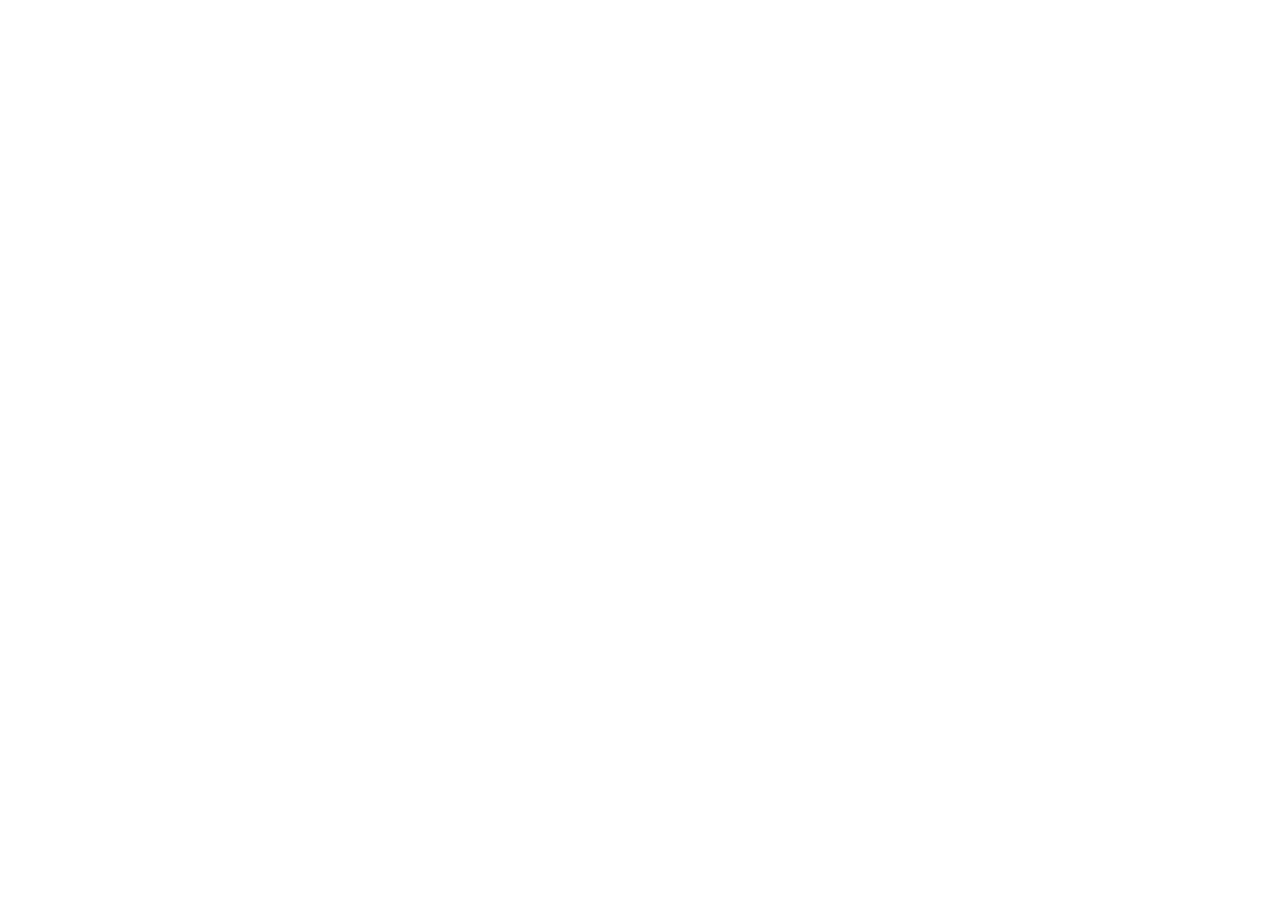
==== index.html @ 85012c8b "Universal links for Runback; root redirects to Runback support" ====
<!DOCTYPE html>
<html lang="ja">
<head>
<meta charset="UTF-8">
<meta name="robots" content="noindex">
<meta http-equiv="refresh" content="0; url=https://kizzz9.github.io/runback-support/">
<link rel="canonical" href="https://kizzz9.github.io/runback-support/">
<title>Runback</title>
</head>
<body><a href="https://kizzz9.github.io/runback-support/">Runback サポート</a></body>
</html>
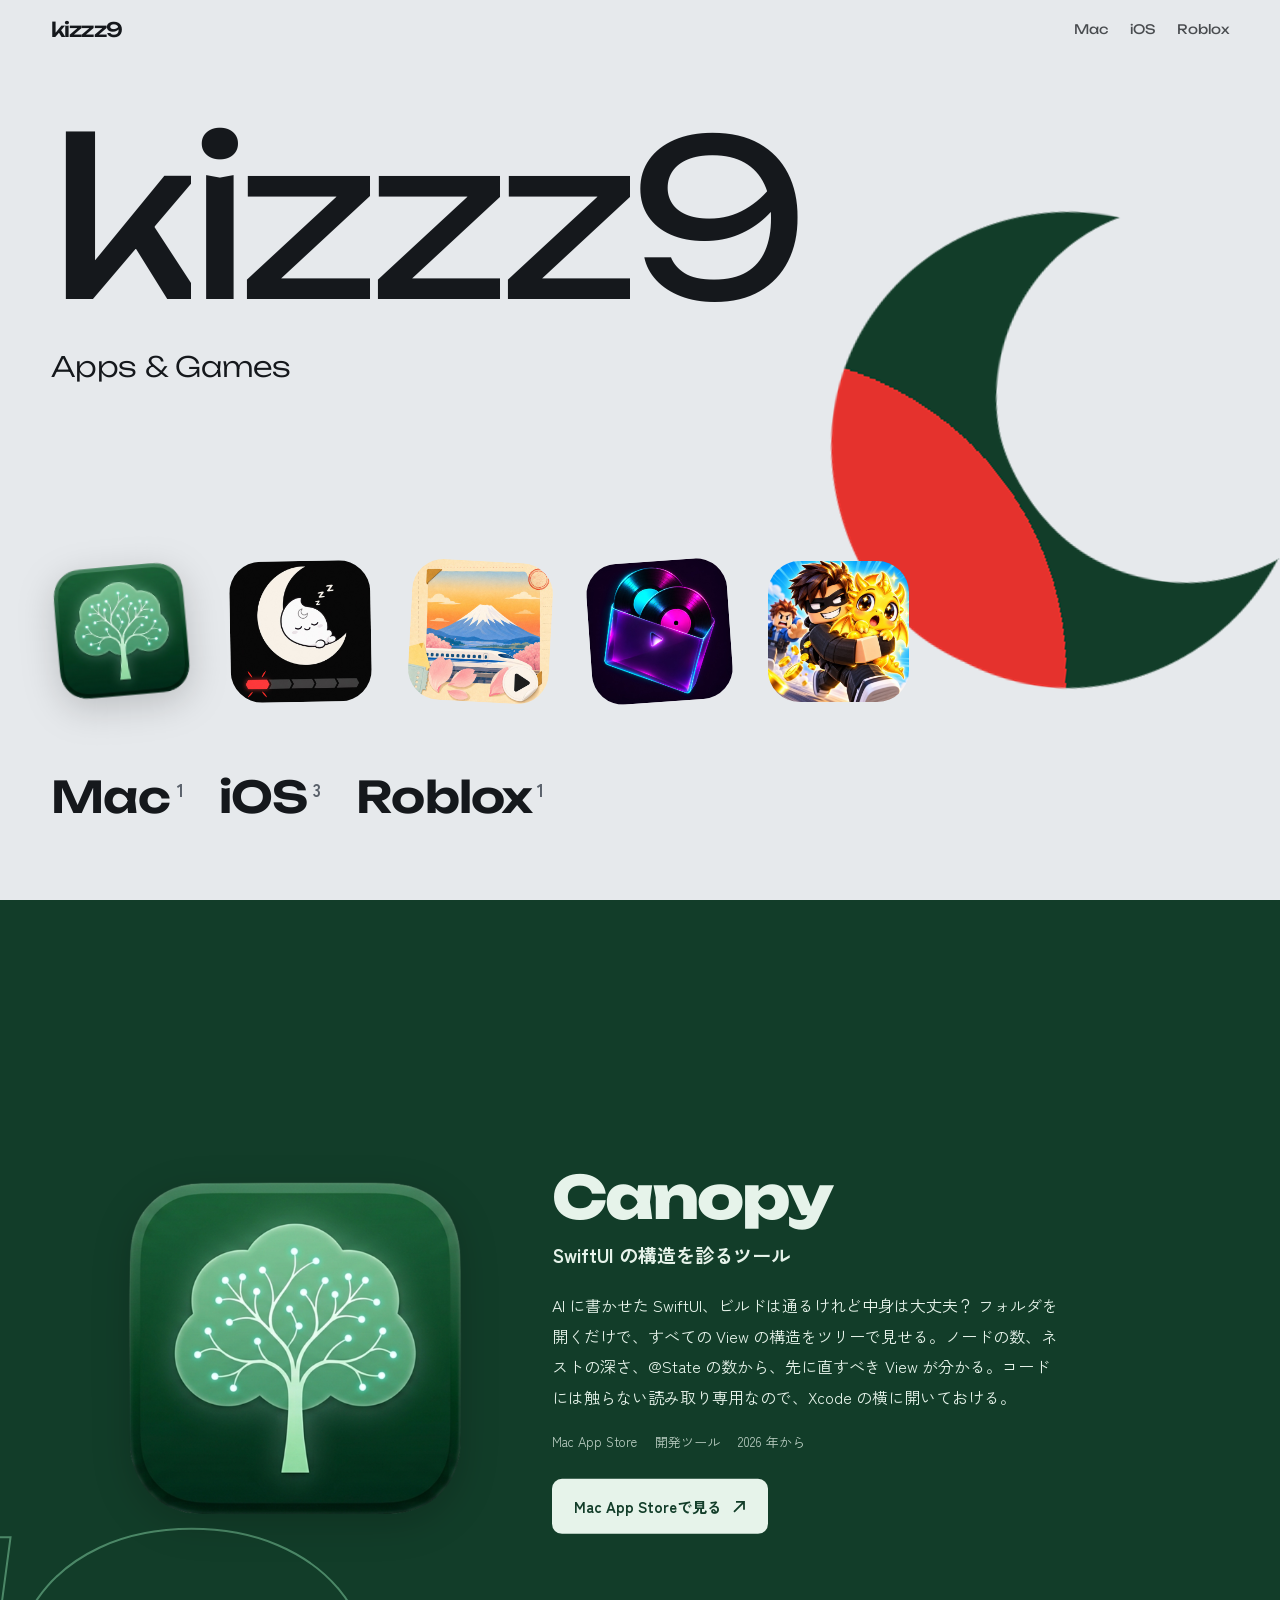
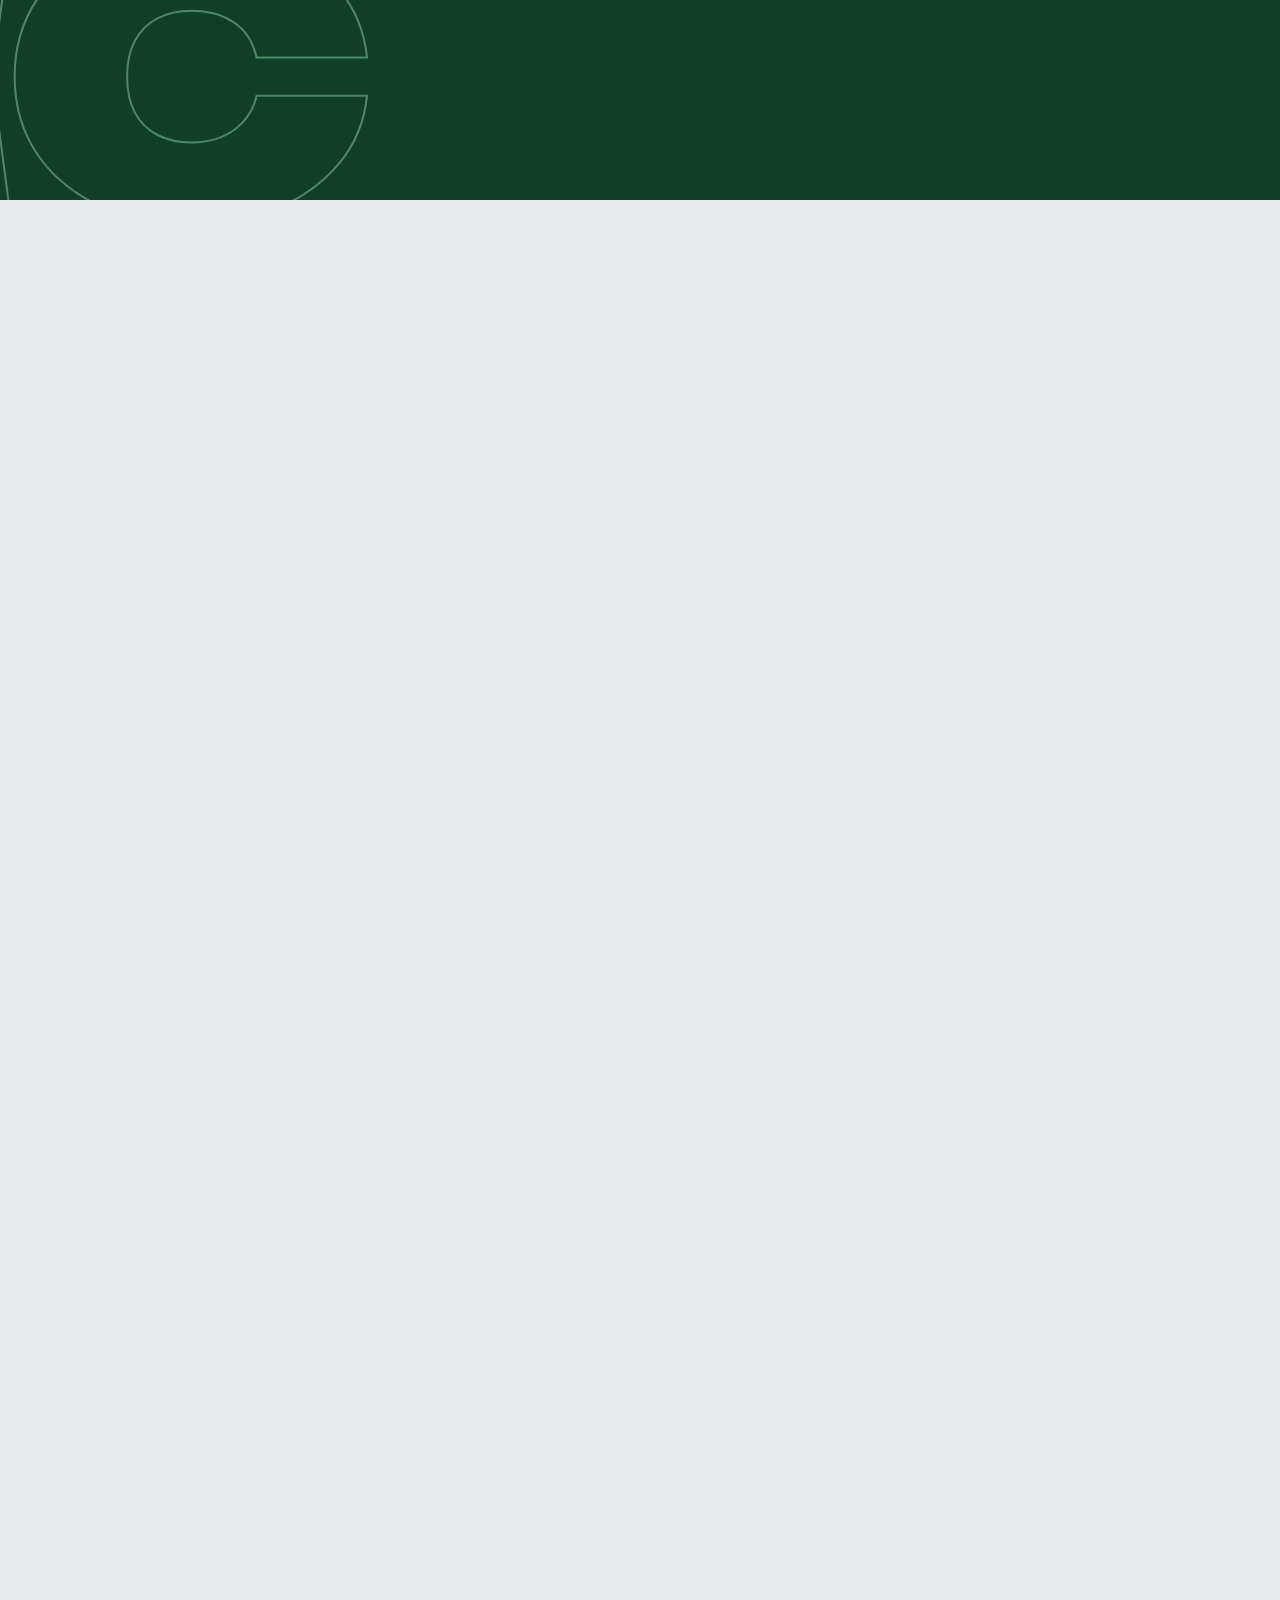
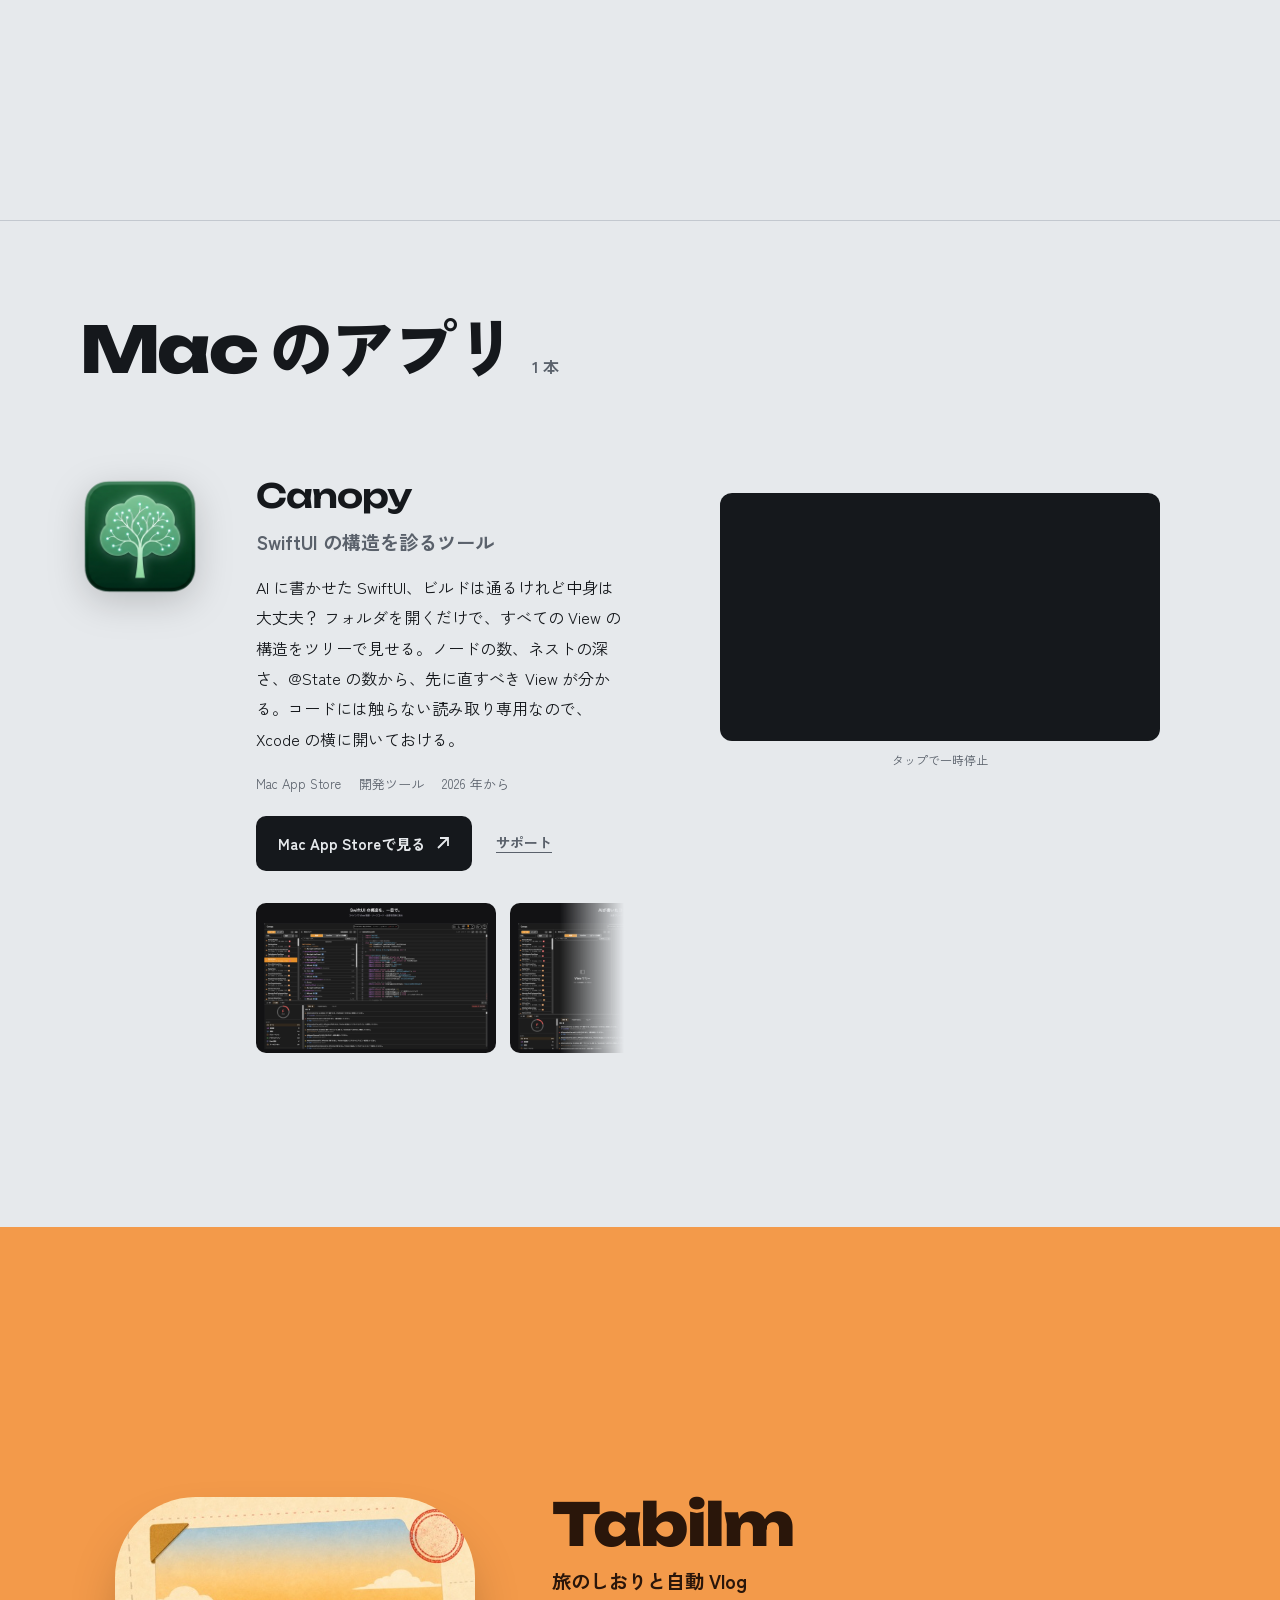
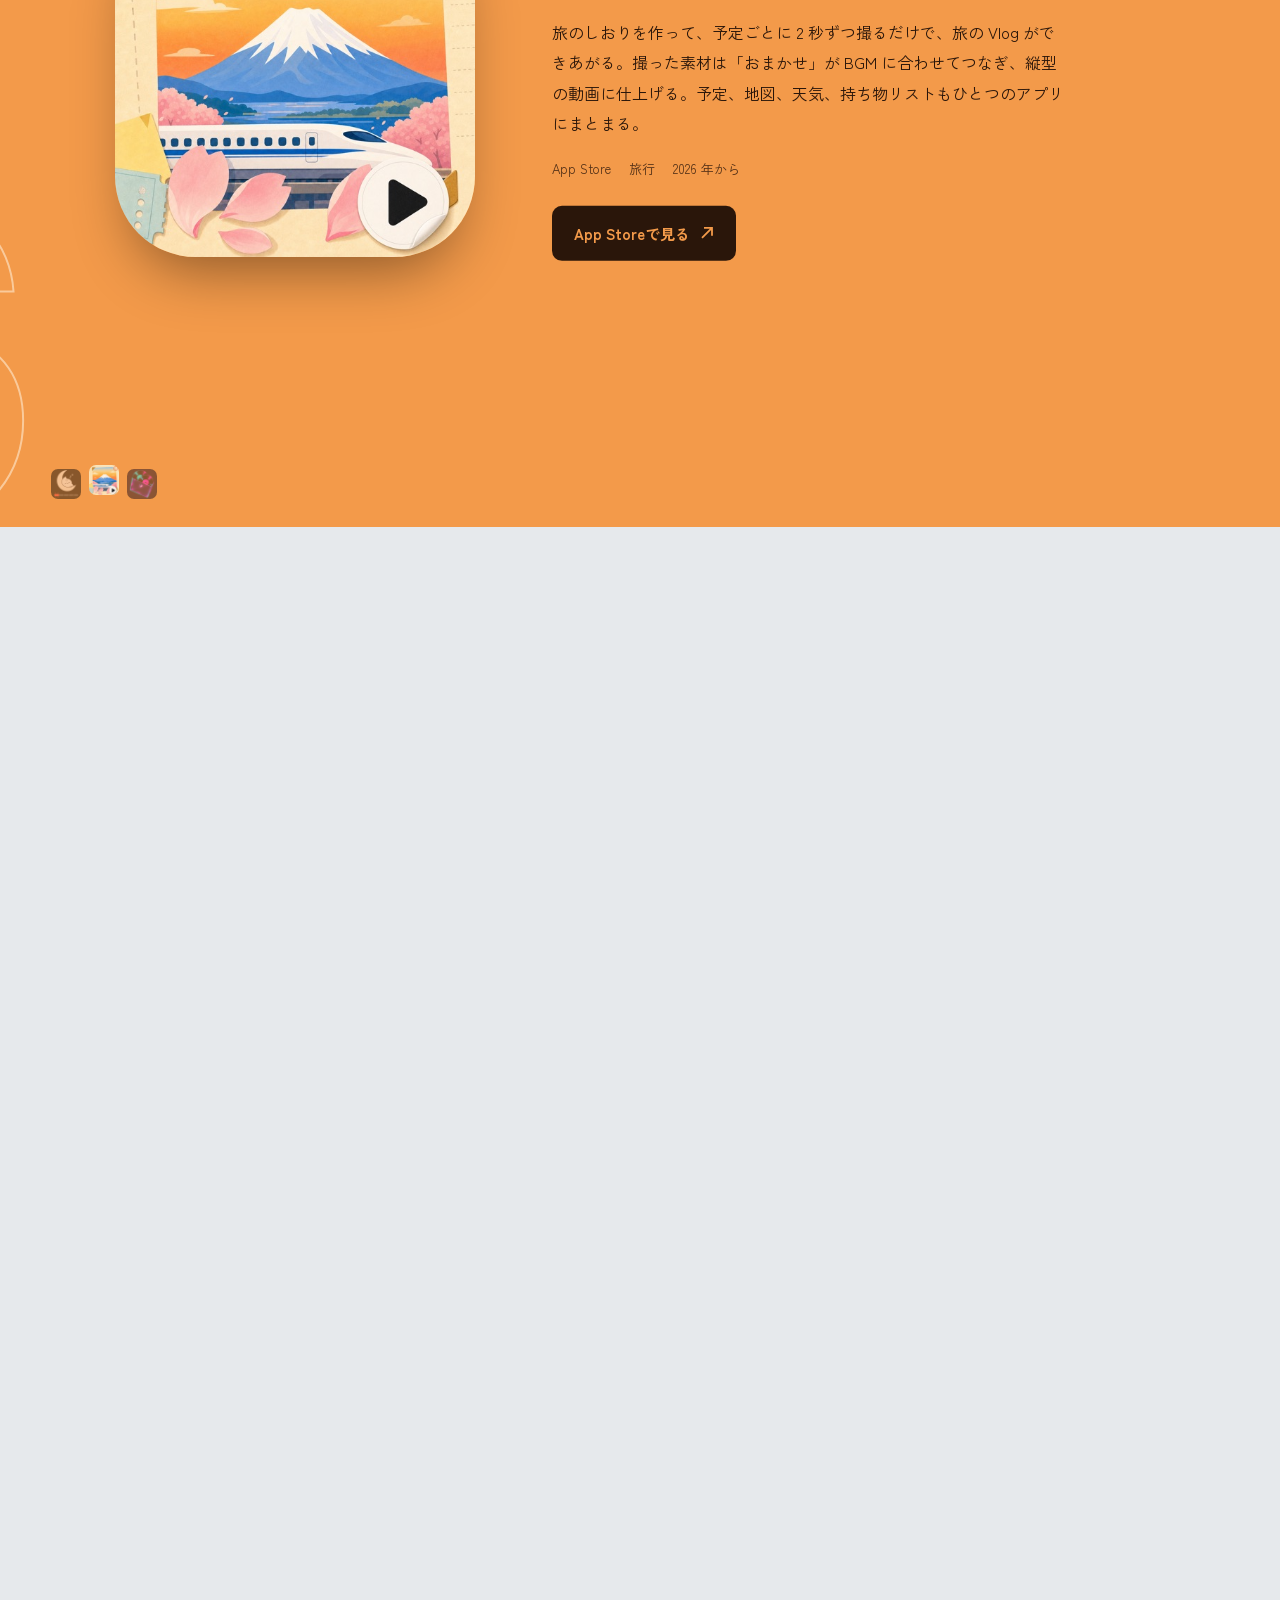
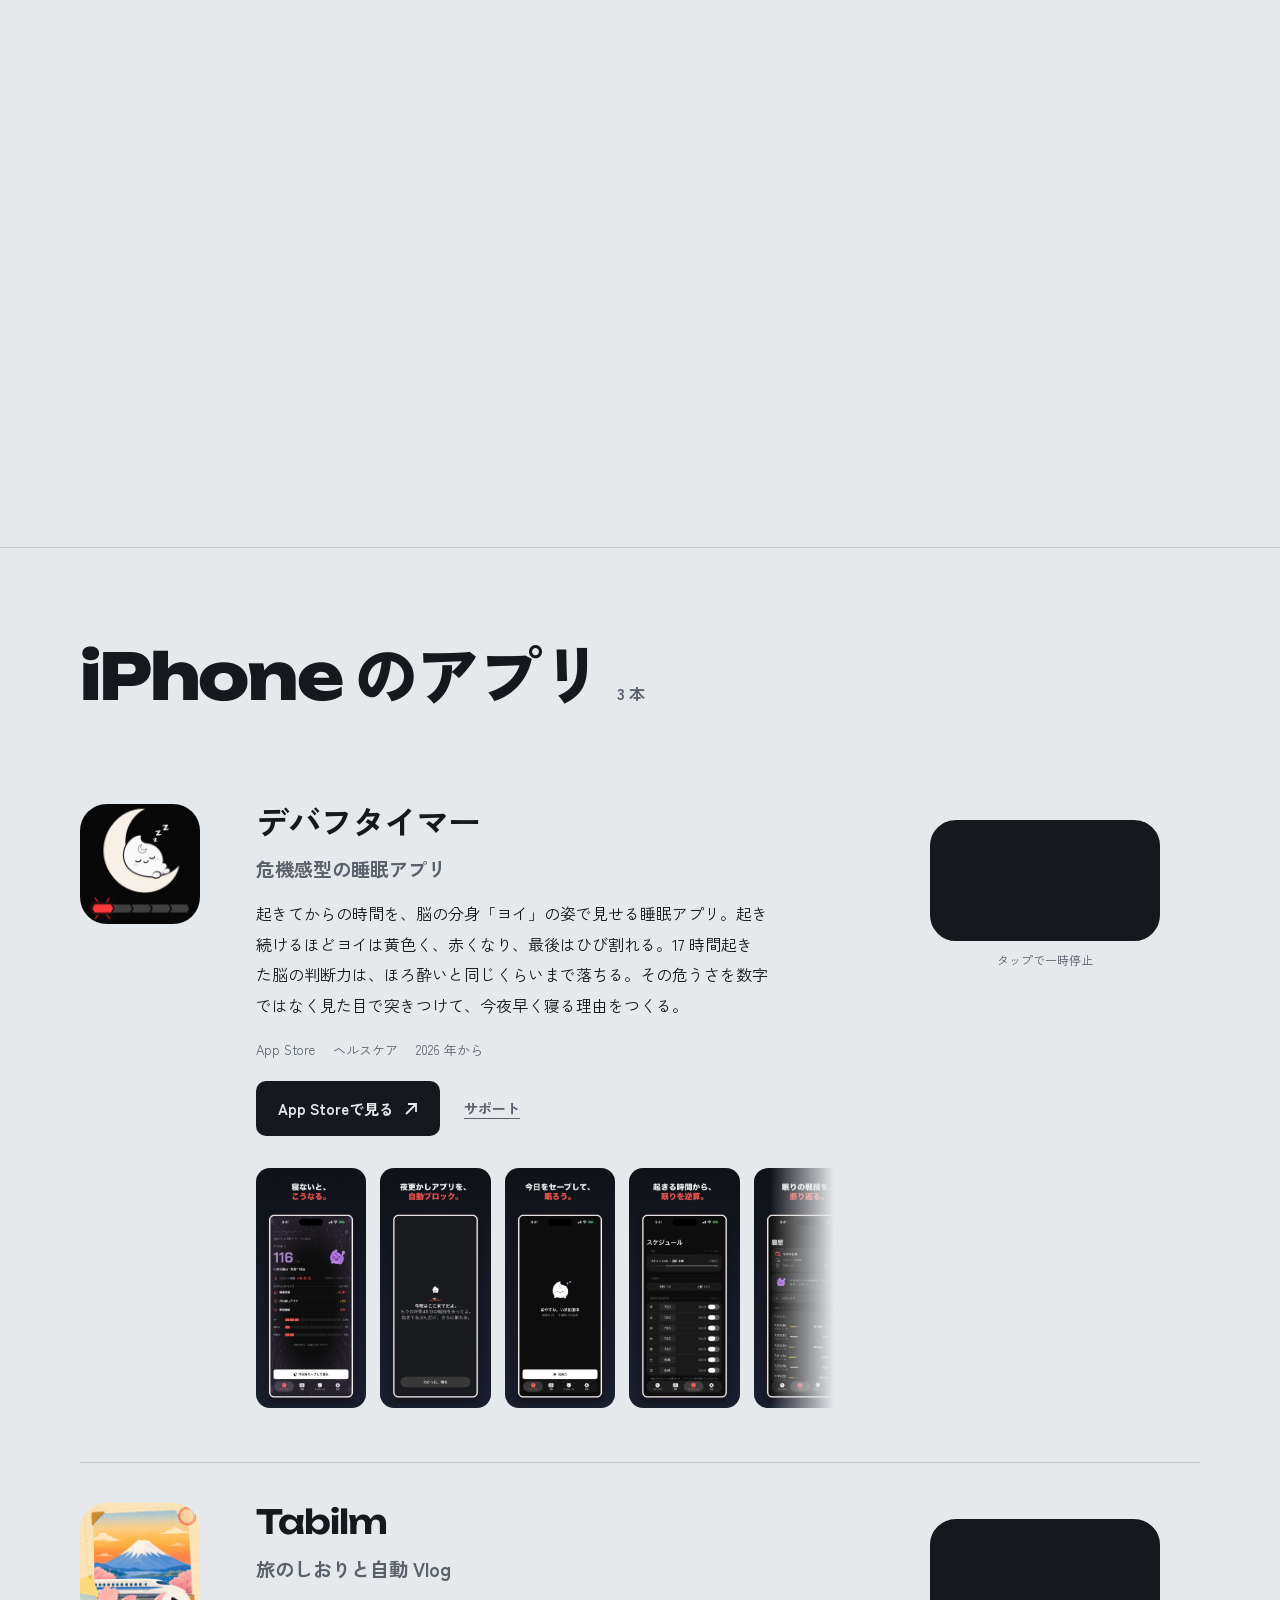
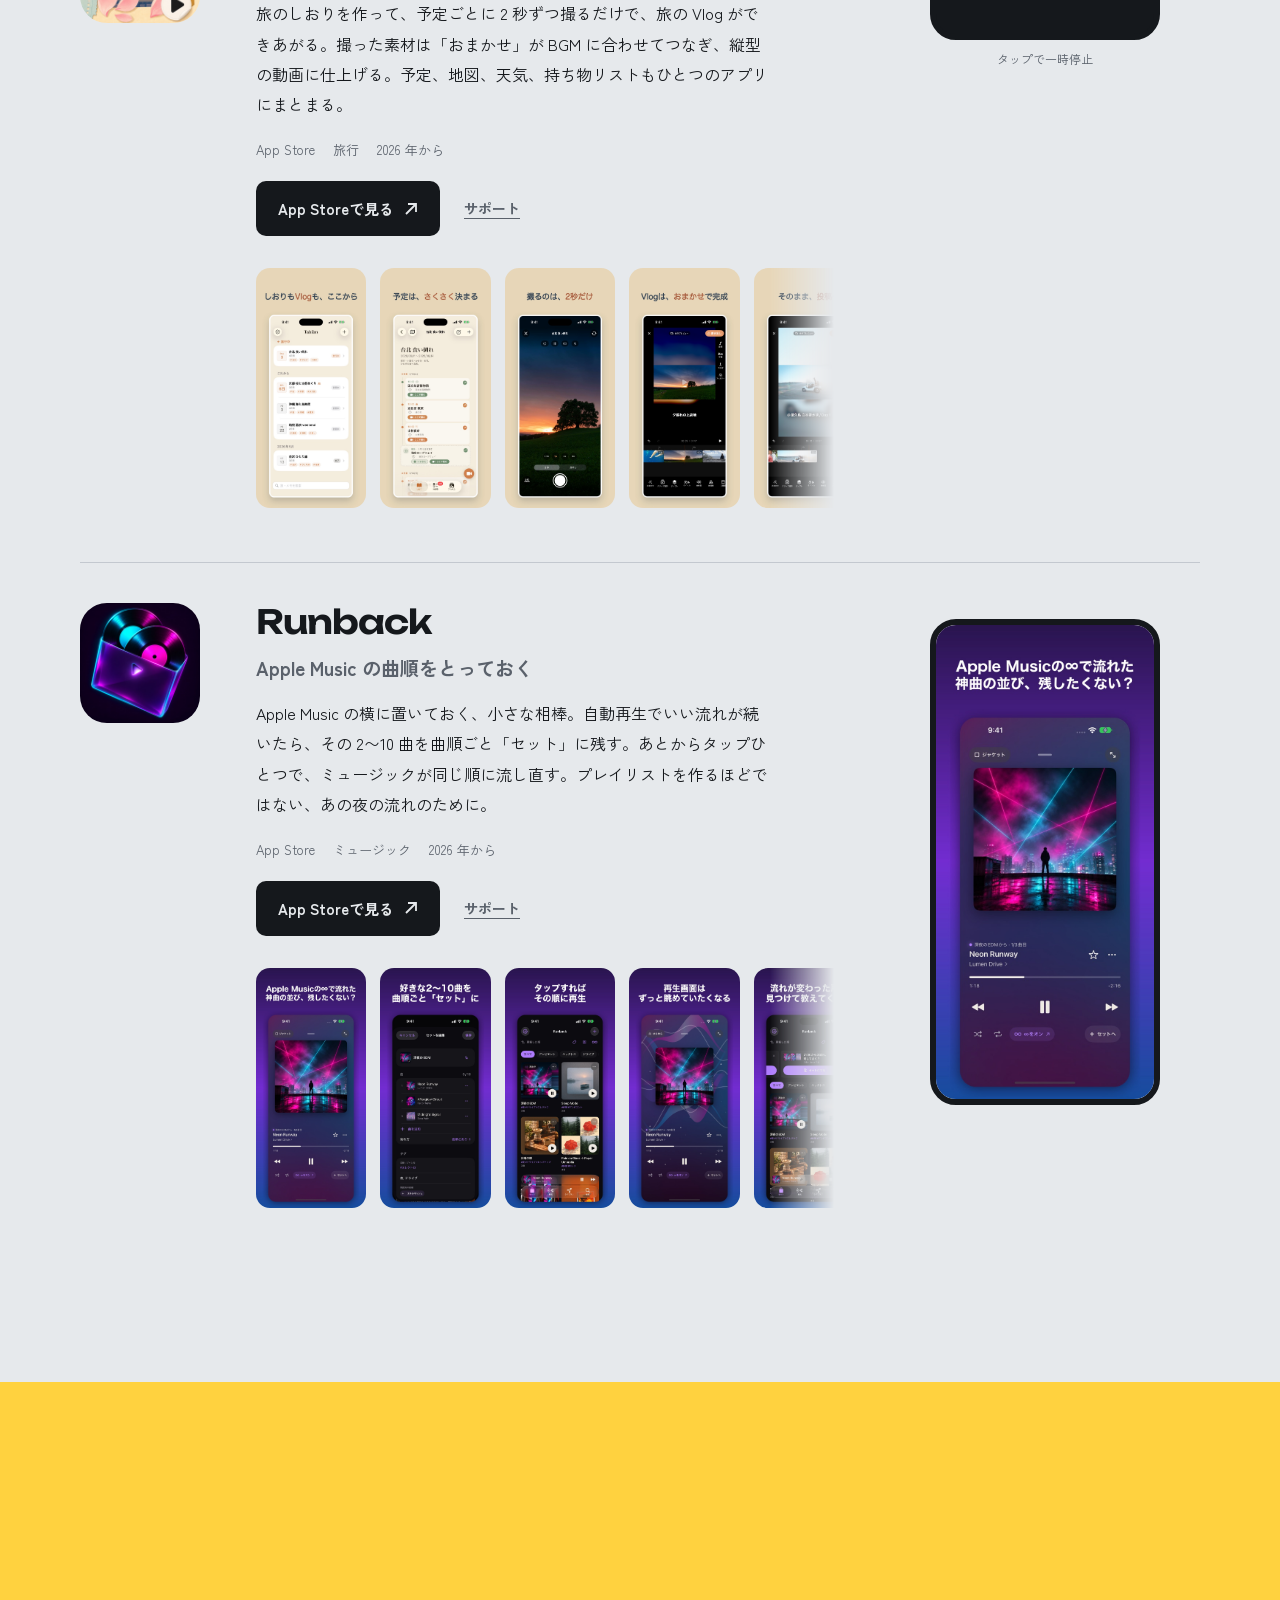
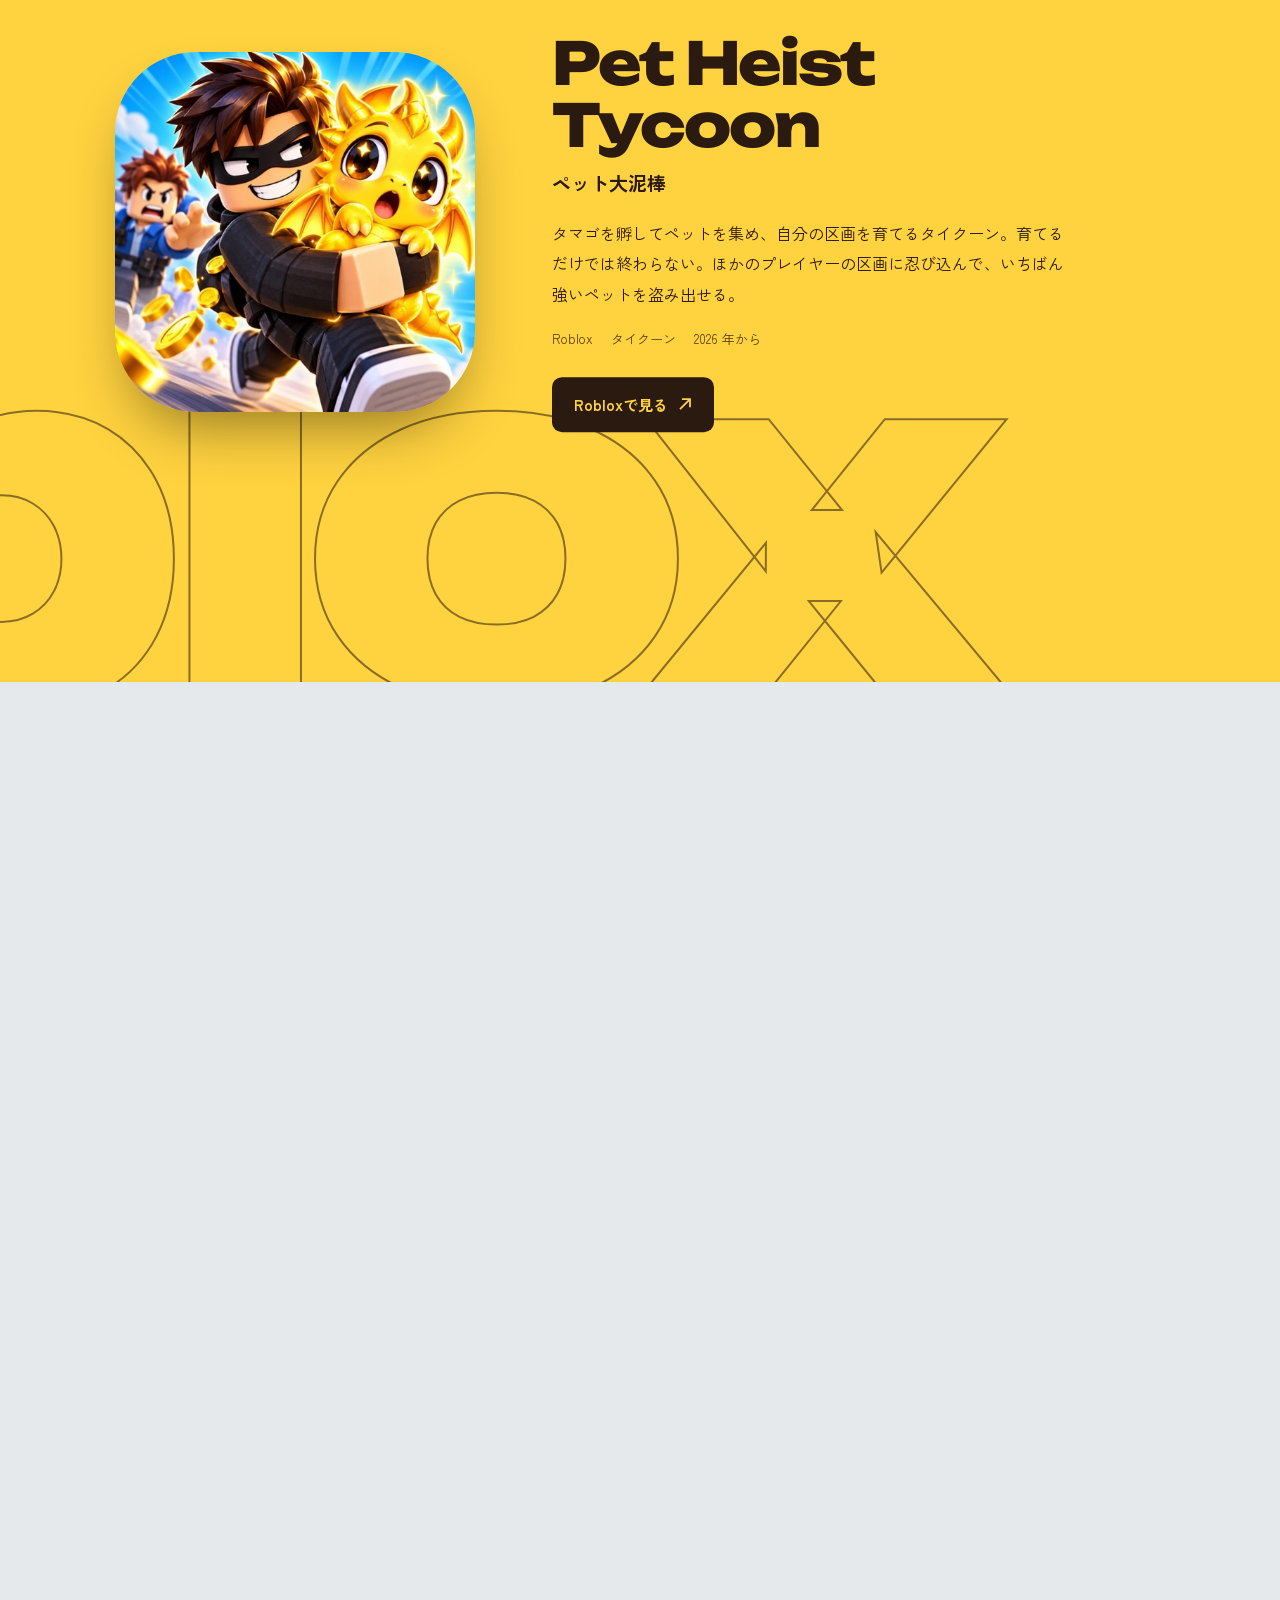
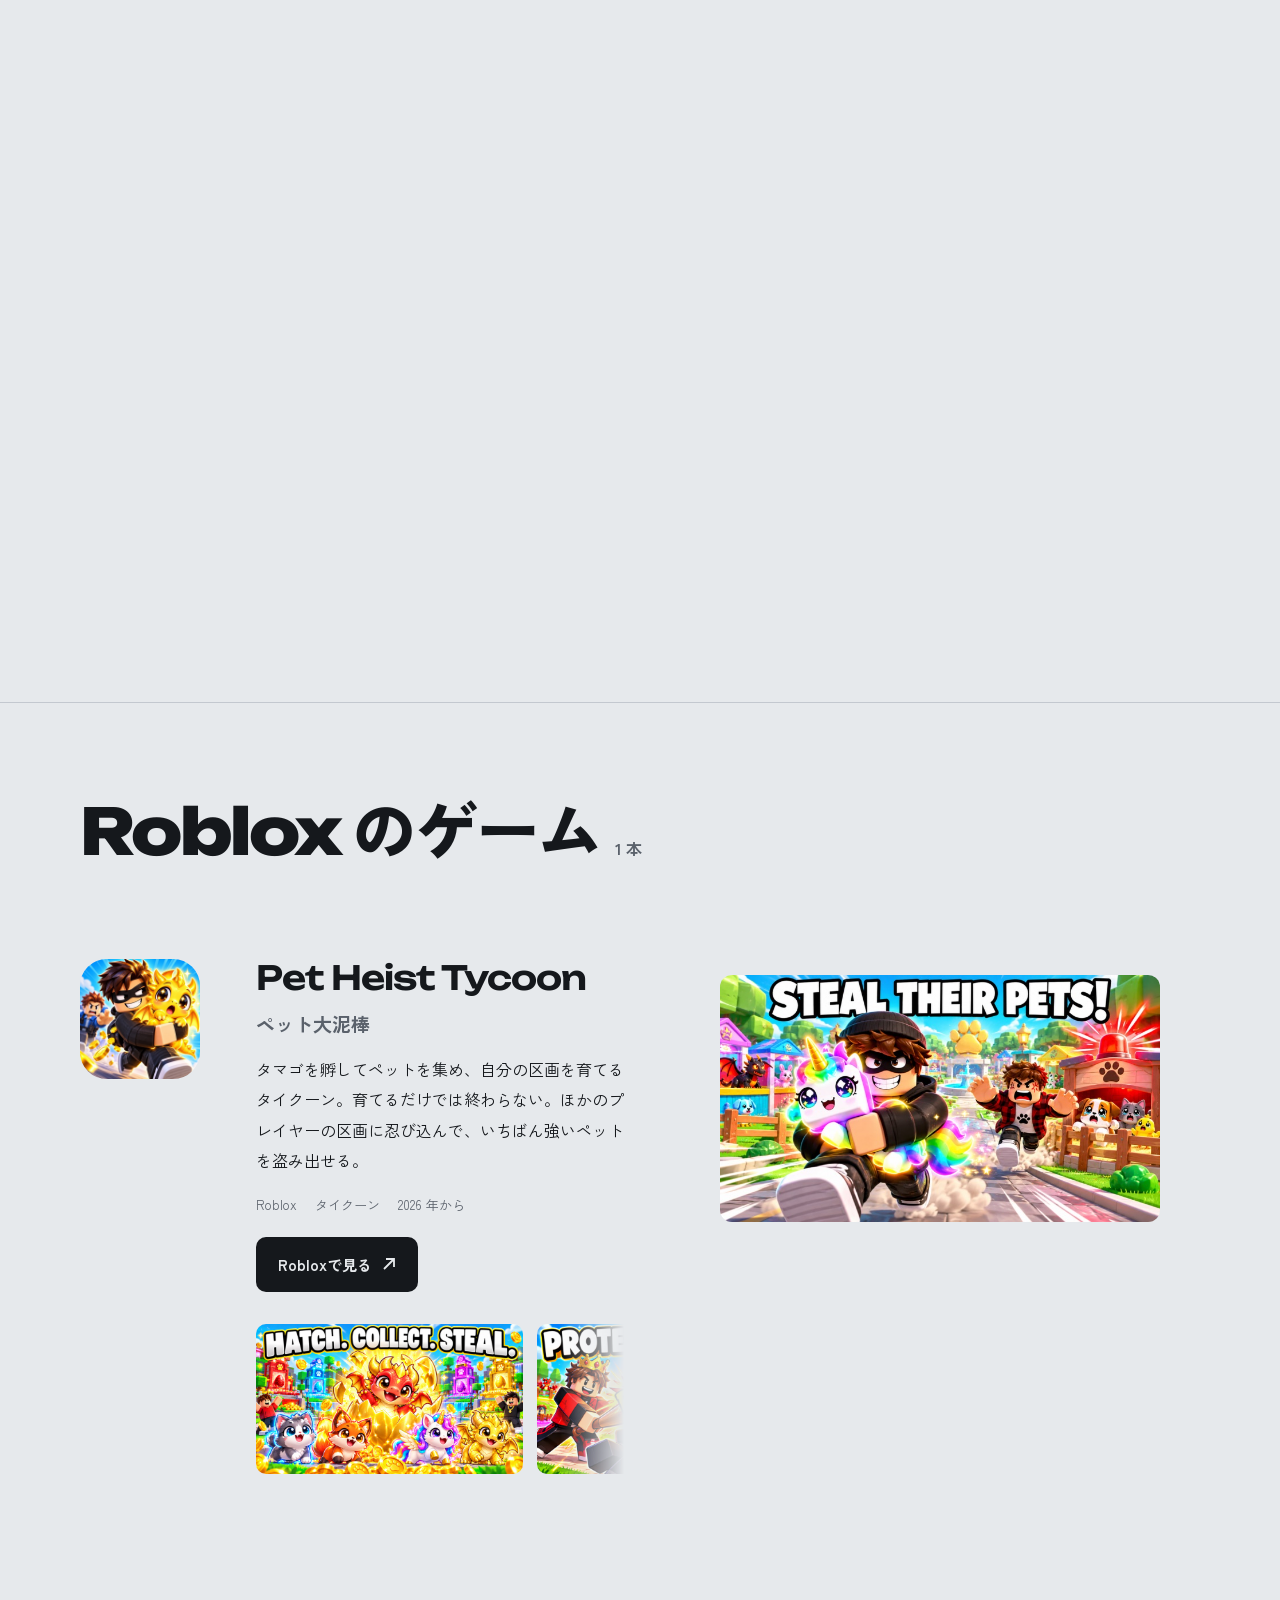
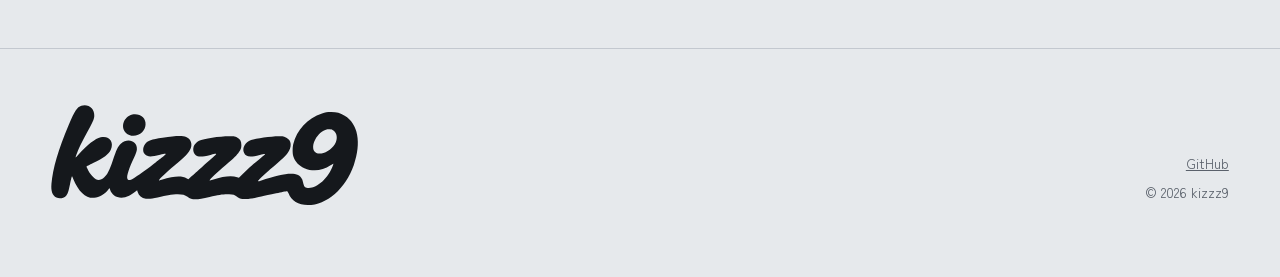
==== commit e75b2b57: "Portfolio top page for apps and games Replace the redirect with a page that lists the Mac, iOS and R" ====
--- a/index.html
+++ b/index.html
@@ -1,11 +1,58 @@
-<!DOCTYPE html>
+<!doctype html>
 <html lang="ja">
 <head>
-<meta charset="UTF-8">
-<meta name="robots" content="noindex">
-<meta http-equiv="refresh" content="0; url=https://kizzz9.github.io/runback-support/">
-<link rel="canonical" href="https://kizzz9.github.io/runback-support/">
-<title>Runback</title>
+<meta charset="utf-8">
+<meta name="viewport" content="width=device-width, initial-scale=1">
+<title>kizzz9 Apps</title>
+<meta name="description" content="kizzz9 が公開している Mac・iPhone のアプリと Roblox のゲーム。">
+<meta property="og:title" content="kizzz9 Apps">
+<meta property="og:description" content="kizzz9 が公開している Mac・iPhone のアプリと Roblox のゲーム。">
+<meta property="og:type" content="website">
+<meta property="og:url" content="https://kizzz9.github.io/">
+<meta name="theme-color" content="#e6e9ec">
+<link rel="icon" href="assets/favicon.png" type="image/png">
+<link rel="apple-touch-icon" href="assets/apple-touch-icon.png">
+<link rel="preconnect" href="https://fonts.googleapis.com">
+<link rel="preconnect" href="https://fonts.gstatic.com" crossorigin>
+<link href="https://fonts.googleapis.com/css2?family=Unbounded:wght@200..900&family=Zen+Kaku+Gothic+New:wght@400;700&display=swap" rel="stylesheet">
+<link rel="stylesheet" href="style.css">
 </head>
-<body><a href="https://kizzz9.github.io/runback-support/">Runback サポート</a></body>
+<body>
+<header class="bar">
+  <a class="bar-home" href="#top" aria-label="kizzz9 トップへ"><span id="barMark" aria-hidden="true">kizzz9</span></a>
+  <nav class="bar-nav" id="nav" aria-label="プラットフォーム"></nav>
+</header>
+
+<main id="top">
+  <section class="intro">
+    <h1 class="intro-name" id="wordmark" aria-label="kizzz9">kizzz9</h1>
+    <p class="intro-lead">Apps &amp; Games</p>
+    <ul class="intro-shelf" id="shelf" aria-label="アプリとゲームの一覧"></ul>
+    <p class="intro-index" id="index"></p>
+    <canvas class="topo" id="topo" aria-hidden="true"></canvas>
+  </section>
+
+  <div id="platforms"></div>
+</main>
+
+<footer class="foot">
+  <svg class="sign foot-sign" id="footSign" role="img" aria-label="kizzz9"></svg>
+  <div class="foot-meta">
+    <p><a href="https://github.com/kizzz9">GitHub</a></p>
+    <p>© 2026 kizzz9</p>
+  </div>
+</footer>
+
+<dialog class="lightbox" id="lightbox" aria-label="画面の拡大">
+  <img alt="">
+  <button type="button" class="lb-prev" aria-label="前の画面">‹</button>
+  <button type="button" class="lb-next" aria-label="次の画面">›</button>
+  <button type="button" class="lb-close" aria-label="閉じる">×</button>
+</dialog>
+
+<script src="apps.js"></script>
+<script src="signature.js"></script>
+<script src="main.js"></script>
+<script src="bg.js"></script>
+</body>
 </html>
--- a/style.css
+++ b/style.css
@@ -0,0 +1,407 @@
+:root {
+  --paper: #e6e9ec;
+  --paper-2: #d7dbe0;
+  --ink: #15181c;
+  --muted: #5a616b;
+  --line: #c3c8cf;
+  --display: "Unbounded", "Zen Kaku Gothic New", sans-serif;
+  --text: "Zen Kaku Gothic New", "Hiragino Sans", sans-serif;
+  --gutter: clamp(16px, 4vw, 56px);
+  color-scheme: light;
+}
+
+* { box-sizing: border-box; }
+html { -webkit-text-size-adjust: 100%; overflow-x: clip; }
+body {
+  margin: 0;
+  background: var(--paper);
+  color: var(--ink);
+  font-family: var(--text);
+  font-size: 16px;
+  line-height: 1.8;
+}
+img, video { display: block; max-width: 100%; }
+a { color: inherit; }
+:focus-visible { outline: 3px solid var(--ink); outline-offset: 3px; }
+
+/* ---------- header ---------- */
+.bar {
+  position: fixed;
+  inset: 0 0 auto 0;
+  z-index: 50;
+  display: flex;
+  justify-content: space-between;
+  align-items: center;
+  padding: 18px var(--gutter);
+  color: var(--ink);
+  pointer-events: none;
+  transition: color .3s, background-color .3s;
+}
+.bar.is-plain { background: rgba(230, 233, 236, .86); -webkit-backdrop-filter: blur(12px); backdrop-filter: blur(12px); }
+.bar a { pointer-events: auto; text-decoration: none; }
+.bar-home { display: block; font-family: var(--display); font-weight: 500; font-size: 20px; line-height: .9; letter-spacing: -0.045em; }
+.bar-home span { display: block; opacity: 0; transition: opacity .2s; }
+.bar.is-signed .bar-home span { opacity: 1; }
+
+/* ---------- logo (marker) ---------- */
+.sign { display: block; overflow: visible; aspect-ratio: 12400 / 4050; }
+.sign .glyphs { fill: currentColor; fill-opacity: 0; stroke: currentColor; stroke-width: 1.4px; stroke-dasharray: 1; stroke-dashoffset: 1; }
+.sign.is-drawn .glyphs { animation: ink 1.1s cubic-bezier(.55, .1, .35, 1) forwards, fill .35s .85s forwards; }
+.sign.is-drawn { animation: pop .45s .85s cubic-bezier(.3, 1.6, .5, 1) both; }
+@keyframes ink { to { stroke-dashoffset: 0; } }
+@keyframes fill { to { fill-opacity: 1; stroke-width: 0; } }
+@keyframes pop { from { transform: scale(.94) rotate(-2deg); } to { transform: none; } }
+.bar-nav { display: flex; gap: 22px; font-family: var(--display); font-size: 13px; }
+.bar-nav a { opacity: .75; }
+.bar-nav a:hover, .bar-nav a.is-on { opacity: 1; }
+
+/* ---------- intro ---------- */
+.intro {
+  min-height: 100svh;
+  padding: 120px var(--gutter) 64px;
+  display: grid;
+  grid-template-rows: auto auto 1fr auto;
+  gap: 8px;
+}
+.intro-name {
+  position: relative;
+  z-index: 49;
+  width: max-content;
+  margin: 0;
+  transform-origin: 0 0;
+  will-change: transform;
+  font-family: var(--display);
+  font-weight: 400;
+  font-size: clamp(64px, 17vw, 300px);
+  line-height: .9;
+  letter-spacing: -0.045em;
+}
+.intro-lead {
+  margin: 18px 0 0;
+  font-family: var(--display);
+  font-size: clamp(18px, 2.2vw, 28px);
+  font-weight: 300;
+  letter-spacing: -0.01em;
+}
+.intro-name .ch { display: inline-block; overflow: clip; padding: .06em 0 .1em; margin: -.06em 0 -.1em; vertical-align: top; }
+.intro-name .ch > span { display: inline-block; transform: translateY(110%); }
+.intro-name.is-in .ch > span { transform: none; transition: transform 1s cubic-bezier(.2, .8, .2, 1); transition-delay: calc(var(--i) * 70ms); }
+.intro-name.is-in .ch.z > span > span { display: inline-block; transform-origin: 50% 90%; animation: snooze 3.2s cubic-bezier(.45, 0, .3, 1) infinite; animation-delay: calc(1.4s + var(--j) * 160ms); }
+@keyframes snooze {
+  0%, 100% { transform: none; }
+  40%, 60% { transform: translate(calc(.02em + var(--j) * .035em), calc(-.05em - var(--j) * .085em)); }
+}
+
+.intro-shelf {
+  list-style: none;
+  margin: 0;
+  padding: 48px 0;
+  display: flex;
+  align-items: end;
+  gap: clamp(14px, 3vw, 40px);
+  flex-wrap: wrap;
+}
+.intro-shelf li { animation: drop .9s cubic-bezier(.2, .9, .25, 1.2) both; animation-delay: calc(var(--i) * 90ms + 200ms); }
+.intro-shelf a { display: block; width: clamp(64px, 11vw, 150px); transition: transform .25s; transform: rotate(var(--r)); }
+.intro-shelf a:hover { transform: rotate(0deg) translateY(-6px); }
+@keyframes drop {
+  from { opacity: 0; transform: translateY(-60px); }
+  to { opacity: 1; transform: none; }
+}
+.intro-index {
+  margin: 0;
+  display: flex;
+  flex-wrap: wrap;
+  gap: 8px 36px;
+  font-family: var(--display);
+  font-size: clamp(22px, 3.4vw, 44px);
+  font-weight: 600;
+  letter-spacing: -0.02em;
+}
+.intro-index a { text-decoration: none; }
+.intro-index a:hover { text-decoration: underline; text-decoration-thickness: 3px; text-underline-offset: 6px; }
+.intro-index small { font-family: var(--text); font-size: .4em; font-weight: 700; color: var(--muted); margin-left: 6px; vertical-align: super; }
+
+/* トップの背景 (bg.js) */
+.intro { position: relative; isolation: isolate; }
+.topo { position: absolute; inset: 0; width: 100%; height: 100%; z-index: -1; pointer-events: none; }
+
+
+/* ---------- icons ---------- */
+.icon { width: 100%; aspect-ratio: 1; object-fit: cover; }
+.icon.ios { border-radius: 22.4%; }
+.icon.free { filter: drop-shadow(0 10px 18px rgba(0, 0, 0, .18)); }
+
+/* ---------- stage ---------- */
+.platform { position: relative; }
+.stage-wrap { height: 280vh; position: relative; }
+.stage {
+  position: sticky;
+  top: 0;
+  height: 100vh;
+  height: 100svh;
+  overflow: hidden;
+}
+
+.word {
+  position: absolute;
+  left: 0;
+  bottom: -0.16em;
+  margin: 0;
+  font-family: var(--display);
+  font-weight: 800;
+  font-size: clamp(160px, 38vw, 720px);
+  line-height: 1;
+  letter-spacing: -0.05em;
+  white-space: nowrap;
+  color: transparent;
+  -webkit-text-stroke: 2px var(--line);
+  will-change: transform;
+  user-select: none;
+}
+
+.flood {
+  position: absolute;
+  inset: 0;
+  background: var(--bg);
+  color: var(--fg);
+  clip-path: circle(0% at 78% 50%);
+  will-change: clip-path;
+  transition: background-color .6s, color .6s;
+}
+.flood .word { -webkit-text-stroke-color: var(--pop); opacity: .55; }
+
+.sweep {
+  position: absolute;
+  top: 50%;
+  left: 0;
+  margin: 0;
+  font-family: var(--display);
+  font-weight: 800;
+  font-size: clamp(120px, 24vw, 420px);
+  line-height: 1;
+  letter-spacing: -0.05em;
+  white-space: nowrap;
+  color: var(--fg);
+  transform: translate(100vw, -55%);
+  will-change: transform;
+}
+
+.hero-icon {
+  position: absolute;
+  z-index: 3;
+  left: 9vw;
+  top: 50%;
+  width: min(30vw, 46vh, 360px);
+  margin-top: calc(min(30vw, 46vh, 360px) / -2);
+  will-change: transform;
+}
+.hero-icon .icon.ios { box-shadow: 0 30px 60px -20px rgba(0, 0, 0, .45); }
+
+.hero-copy {
+  position: absolute;
+  z-index: 2;
+  left: calc(9vw + min(30vw, 46vh, 360px) + 6vw);
+  right: var(--gutter);
+  top: 50%;
+  transform: translateY(-50%);
+  max-width: 34em;
+  opacity: 0;
+}
+.hero-copy h3 {
+  margin: 0;
+  font-family: var(--display);
+  font-weight: 800;
+  font-size: clamp(34px, 4.6vw, 76px);
+  line-height: 1.05;
+  letter-spacing: -0.035em;
+}
+.hero-sub { margin: 10px 0 0; font-weight: 700; font-size: clamp(16px, 1.5vw, 20px); }
+.hero-desc { margin: 18px 0 0; font-size: 16px; line-height: 1.9; max-width: 32em; }
+.meta { margin: 18px 0 0; padding: 0; list-style: none; display: flex; flex-wrap: wrap; gap: 4px 18px; font-size: 13px; opacity: .8; }
+.cta {
+  display: inline-flex;
+  align-items: center;
+  gap: 10px;
+  margin-top: 26px;
+  padding: 14px 22px;
+  border-radius: 10px;
+  background: var(--fg);
+  color: var(--bg);
+  font-weight: 700;
+  font-size: 15px;
+  text-decoration: none;
+  transition: transform .2s;
+}
+.cta:hover { transform: translateY(-2px); }
+.cta svg { width: 14px; height: 14px; }
+
+.cast {
+  position: absolute;
+  z-index: 4;
+  left: var(--gutter);
+  bottom: 28px;
+  display: flex;
+  align-items: center;
+  gap: 10px;
+  font-size: 13px;
+  font-weight: 700;
+}
+.cast ol { display: flex; gap: 8px; margin: 0; padding: 0; list-style: none; }
+.cast li { width: 30px; opacity: .45; transition: opacity .3s, transform .3s; }
+.cast li.is-on { opacity: 1; transform: translateY(-4px); }
+.cast li .icon.ios { border-radius: 7px; }
+
+/* ---------- list under the stage ---------- */
+.list {
+  padding: 96px var(--gutter) 120px;
+  border-top: 1px solid var(--line);
+}
+.list-head { display: flex; align-items: baseline; gap: 16px; margin: 0 0 56px; }
+.list-head h2 { margin: 0; font-family: var(--display); font-weight: 800; font-size: clamp(32px, 5vw, 64px); letter-spacing: -0.035em; line-height: 1; }
+.list-head span { color: var(--muted); font-weight: 700; }
+
+.list-head, .row { max-width: 1120px; margin-left: auto; margin-right: auto; }
+.row {
+  display: grid;
+  grid-template-columns: 120px minmax(0, 1fr) auto;
+  gap: 32px 56px;
+  align-items: start;
+  padding: 40px 0;
+}
+.row + .row { border-top: 1px solid var(--line); }
+.row-icon { width: 120px; }
+.row h3 { margin: 0; font-family: var(--display); font-weight: 600; font-size: clamp(24px, 2.6vw, 34px); letter-spacing: -0.03em; line-height: 1.15; }
+.row h3 a { text-decoration: none; }
+.row h3 a:hover { text-decoration: underline; text-underline-offset: 5px; }
+.row .hero-sub { color: var(--muted); }
+.row .hero-desc { margin-top: 12px; }
+.row .meta { color: var(--muted); opacity: 1; }
+.row .cta { --fg: var(--ink); --bg: var(--paper); margin-top: 20px; }
+
+.media { width: 230px; }
+.media video, .media img.shot {
+  width: 100%;
+  border-radius: 26px;
+  border: 6px solid var(--ink);
+  background: var(--ink);
+  cursor: pointer;
+}
+.media img.shot { cursor: default; }
+.media.wide { width: 440px; }
+.media.wide video { border-radius: 12px; border-width: 0; aspect-ratio: 16 / 9; object-fit: cover; }
+.media.wide img.shot { border-radius: 12px; border-width: 0; aspect-ratio: 16 / 9; object-fit: cover; cursor: default; }
+.media figcaption { margin-top: 8px; font-size: 12px; color: var(--muted); text-align: center; }
+
+.row-links { display: flex; align-items: center; flex-wrap: wrap; gap: 12px 24px; margin-top: 20px; }
+.row .row-links .cta { margin-top: 0; }
+.support { font-weight: 700; font-size: 14px; color: var(--muted); text-underline-offset: 4px; }
+.support:hover { color: var(--ink); }
+
+/* スクショの横並び */
+.shots {
+  display: flex;
+  gap: 14px;
+  margin: 28px 0 0;
+  padding: 4px 0 14px;
+  list-style: none;
+  overflow-x: auto;
+  scroll-snap-type: x proximity;
+  overscroll-behavior-x: contain;
+  scrollbar-width: thin;
+  scrollbar-color: var(--line) transparent;
+  -webkit-mask-image: linear-gradient(90deg, #000 calc(100% - 64px), transparent);
+  mask-image: linear-gradient(90deg, #000 calc(100% - 64px), transparent);
+}
+.shots li { flex: none; scroll-snap-align: start; }
+.shots li:last-child { padding-right: 64px; }
+.shots button { display: block; padding: 0; border: 0; background: none; cursor: zoom-in; border-radius: 14px; }
+.shots img { display: block; height: 240px; width: auto; aspect-ratio: auto 598 / 1300; border-radius: 14px; background: var(--line); transition: transform .25s; }
+.shots.wide img { height: 150px; aspect-ratio: auto 16 / 10; border-radius: 10px; }
+.shots button:hover img { transform: translateY(-4px); }
+.shots button:focus-visible { outline: 2px solid var(--ink); outline-offset: 3px; }
+
+/* 拡大表示 */
+.lightbox { padding: 0; border: 0; background: transparent; max-width: none; max-height: none; width: 100vw; height: 100vh; height: 100dvh; overflow: hidden; }
+.lightbox::backdrop { background: rgba(10, 12, 14, .86); }
+.lightbox[open] { display: grid; place-items: center; }
+.lightbox img { max-width: min(92vw, 440px); max-height: 88dvh; border-radius: 18px; object-fit: contain; }
+.lightbox.wide img { max-width: 92vw; border-radius: 10px; }
+.lightbox button {
+  position: fixed; width: 52px; height: 52px; border: 0; border-radius: 50%;
+  background: rgba(255, 255, 255, .12); color: #fff; font-size: 30px; line-height: 1; cursor: pointer;
+}
+.lightbox button:hover { background: rgba(255, 255, 255, .24); }
+.lb-prev { left: 20px; top: 50%; margin-top: -26px; }
+.lb-next { right: 20px; top: 50%; margin-top: -26px; }
+.lb-close { right: 20px; top: 20px; }
+
+/* ---------- footer ---------- */
+.foot {
+  padding: 56px var(--gutter) 72px;
+  border-top: 1px solid var(--line);
+  display: flex;
+  justify-content: space-between;
+  flex-wrap: wrap;
+  gap: 8px 24px;
+  font-size: 14px;
+  color: var(--muted);
+}
+.foot { align-items: end; color: var(--ink); }
+.foot-sign { width: clamp(180px, 24vw, 320px); }
+.foot-meta { display: grid; gap: 4px; justify-items: end; color: var(--muted); }
+.foot p { margin: 0; }
+
+/* ---------- narrow screens ---------- */
+@media (max-width: 760px) {
+  .bar-nav { gap: 14px; }
+  .intro { min-height: 0; padding-top: 104px; grid-template-rows: auto; }
+  .intro-name { font-size: 25vw; }
+  .intro-shelf { gap: 3vw; flex-wrap: nowrap; padding: 40px 0 36px; }
+  .intro-shelf a { width: 15vw; }
+  .hero-icon {
+    left: 50%;
+    top: 13vh;
+    top: 13svh;
+    width: min(44vw, 30vh);
+    margin-left: calc(min(44vw, 30vh) / -2);
+    margin-top: 0;
+  }
+  .hero-copy {
+    left: var(--gutter);
+    right: var(--gutter);
+    top: auto;
+    bottom: 76px;
+    transform: none;
+  }
+  .hero-copy h3 { font-size: clamp(30px, 9vw, 44px); }
+  .hero-desc { font-size: 15px; line-height: 1.8; margin-top: 12px; }
+  .meta { margin-top: 12px; }
+  .cta { margin-top: 16px; padding: 12px 18px; }
+  .sweep { top: 30%; }
+  .cast { bottom: 20px; }
+
+  .row { grid-template-columns: 72px minmax(0, 1fr); gap: 20px; }
+  .row-icon { width: 72px; }
+  .media, .media.wide { grid-column: 1 / -1; width: 100%; max-width: 280px; }
+  .media.wide { max-width: none; }
+  .shots { margin-right: calc(var(--gutter) * -1); }
+  .shots img { height: 240px; }
+  .shots.wide img { height: 150px; }
+  .lb-prev, .lb-next { top: auto; bottom: 24px; margin-top: 0; }
+}
+@media (max-width: 760px) and (max-height: 700px) {
+  .hero-desc { display: none; }
+}
+
+/* ---------- reduced motion ---------- */
+@media (prefers-reduced-motion: reduce) {
+  .stage-wrap { height: auto; }
+  .stage { position: relative; height: 100svh; min-height: 640px; }
+  .intro-shelf li { animation: none; }
+  .intro-name .ch > span { transform: none; }
+  .intro-name.is-in .ch.z > span > span { animation: none; }
+  .sign .glyphs { fill-opacity: 1; stroke-width: 0; }
+  .sign.is-drawn, .sign.is-drawn .glyphs { animation: none; }
+  .flood { clip-path: none; transition: none; }
+}
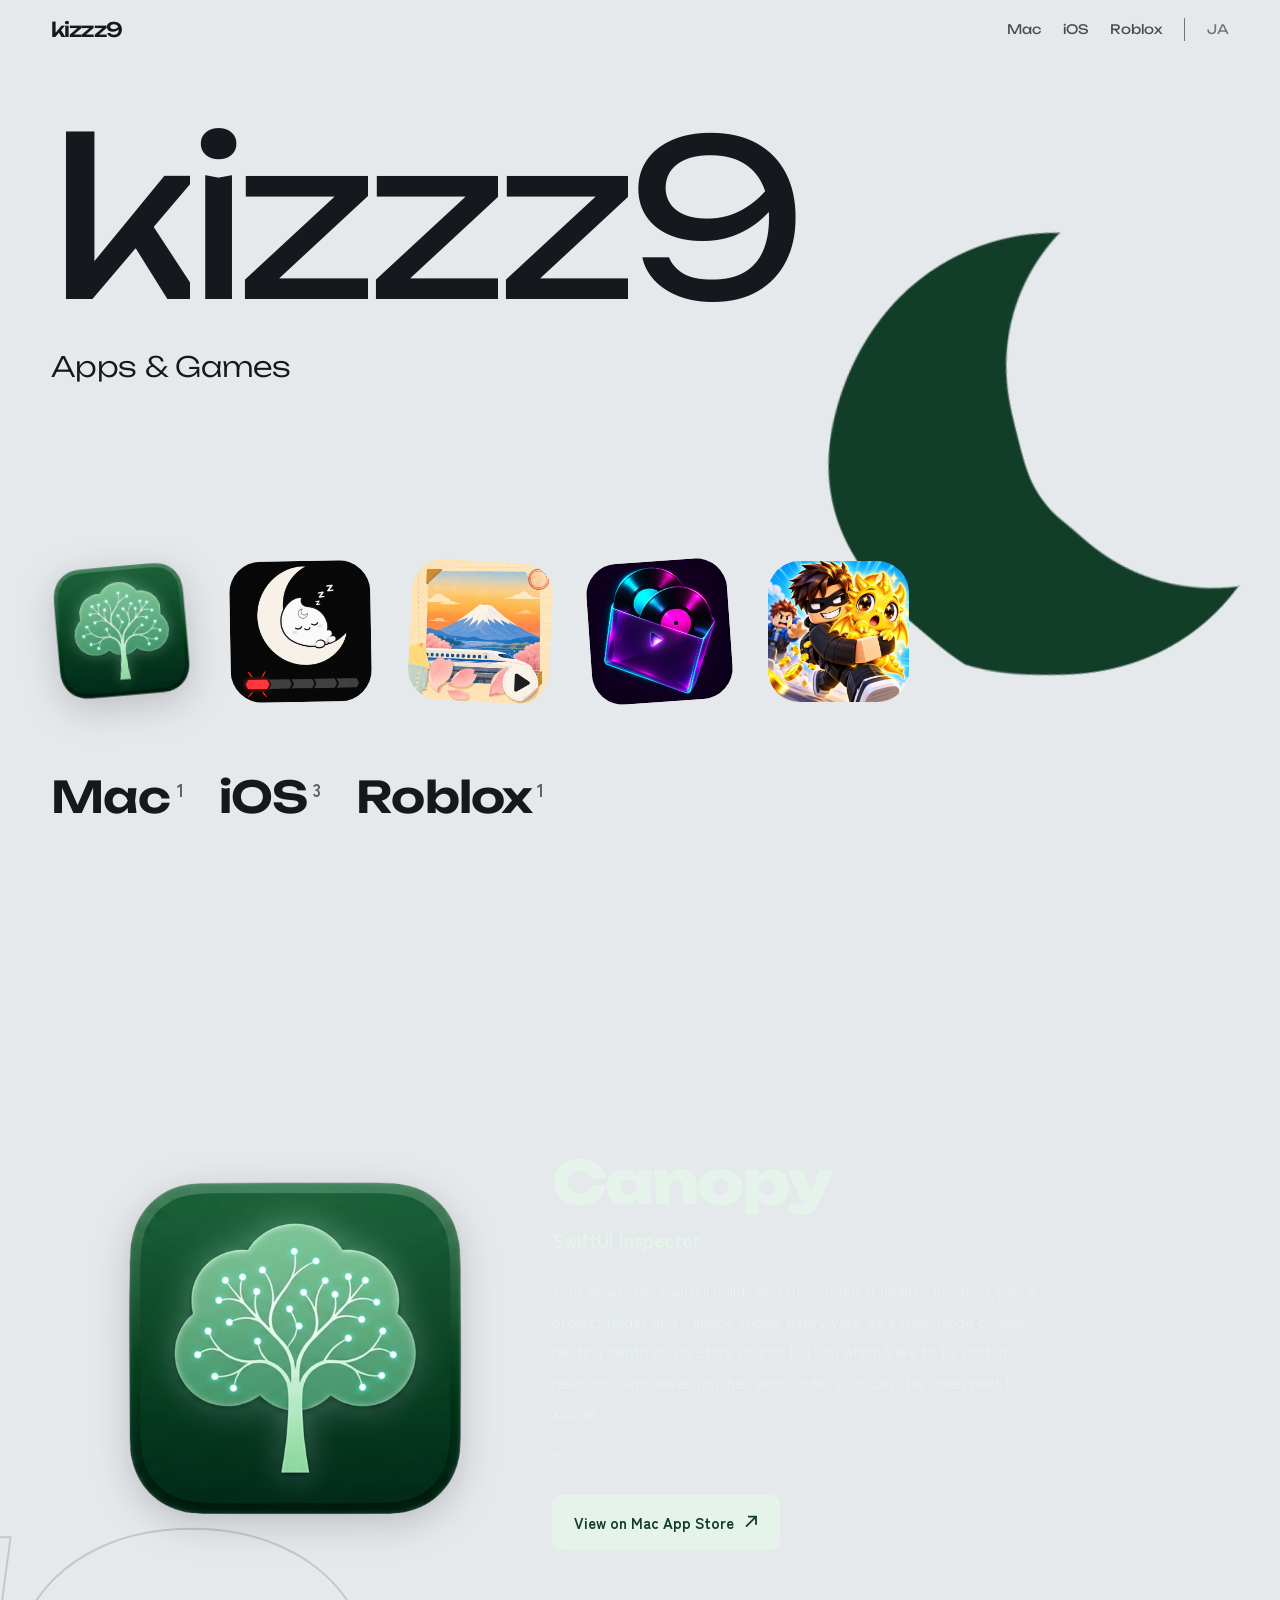
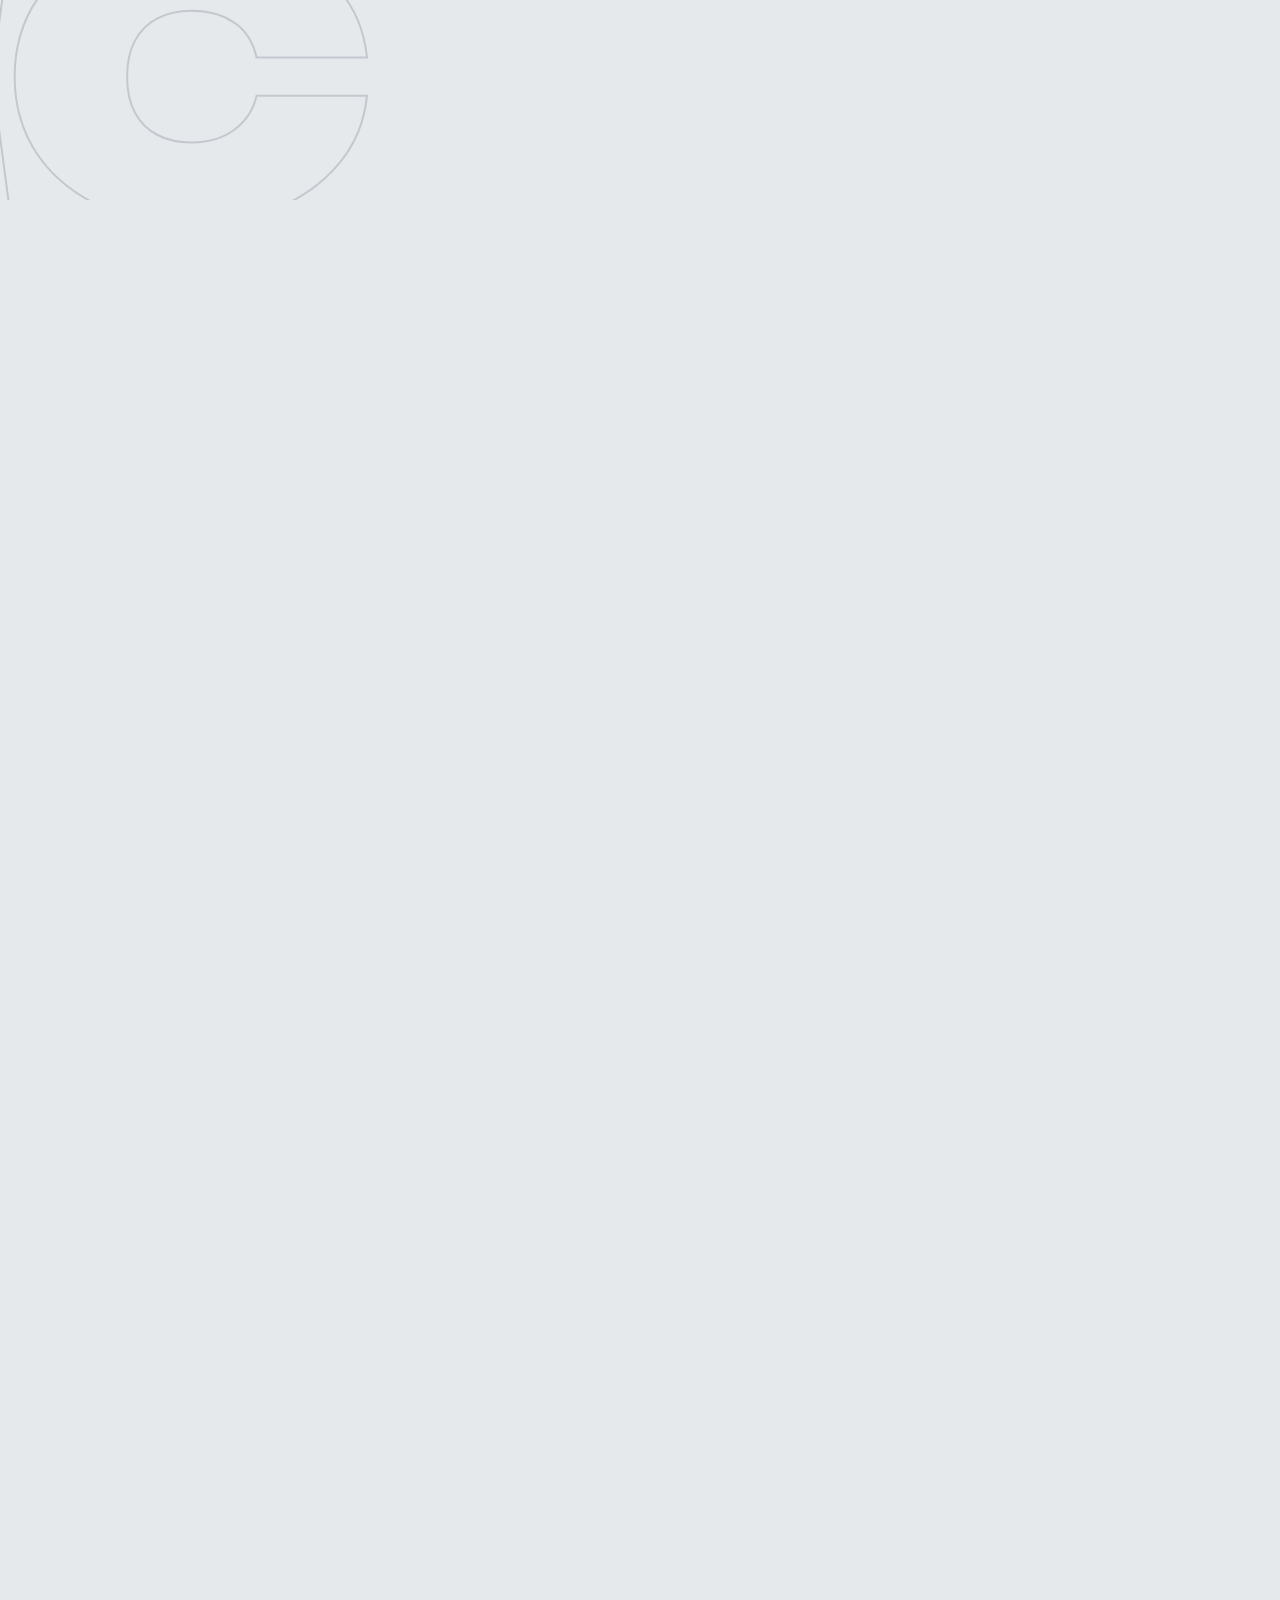
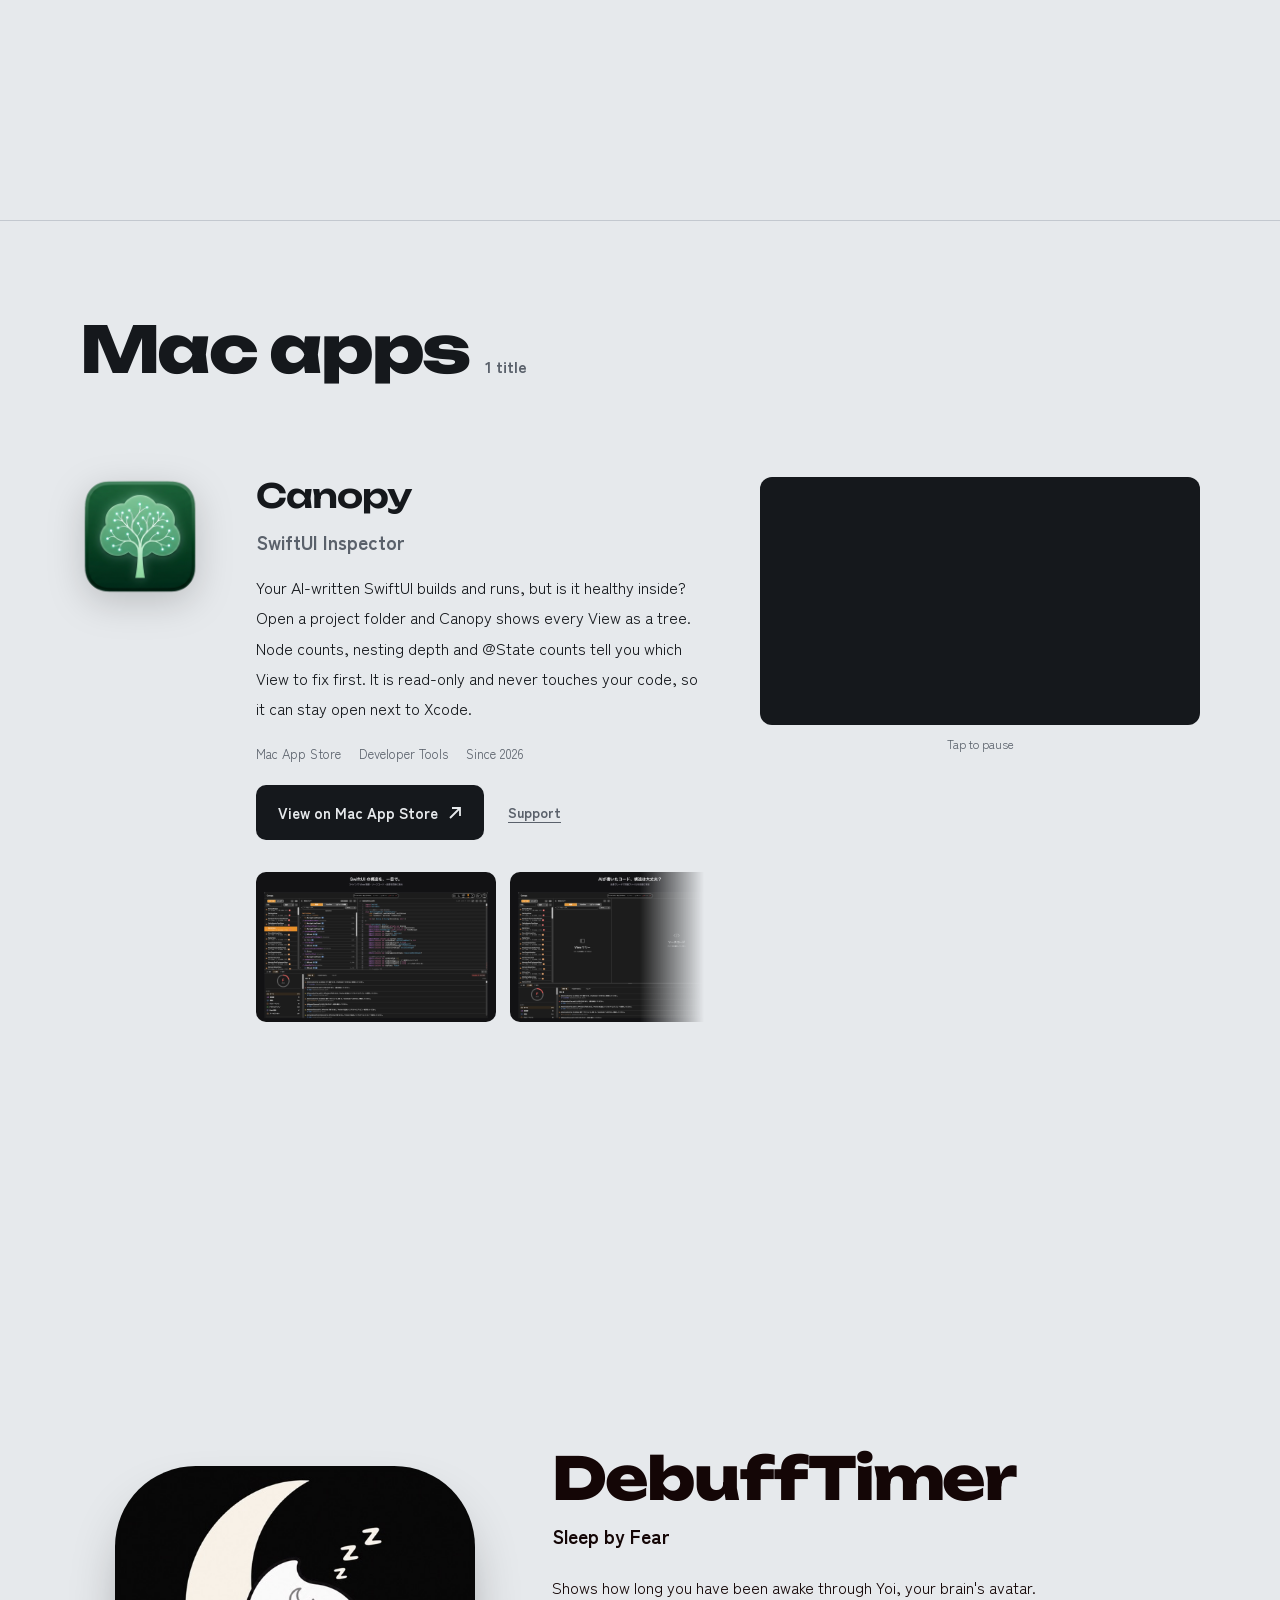
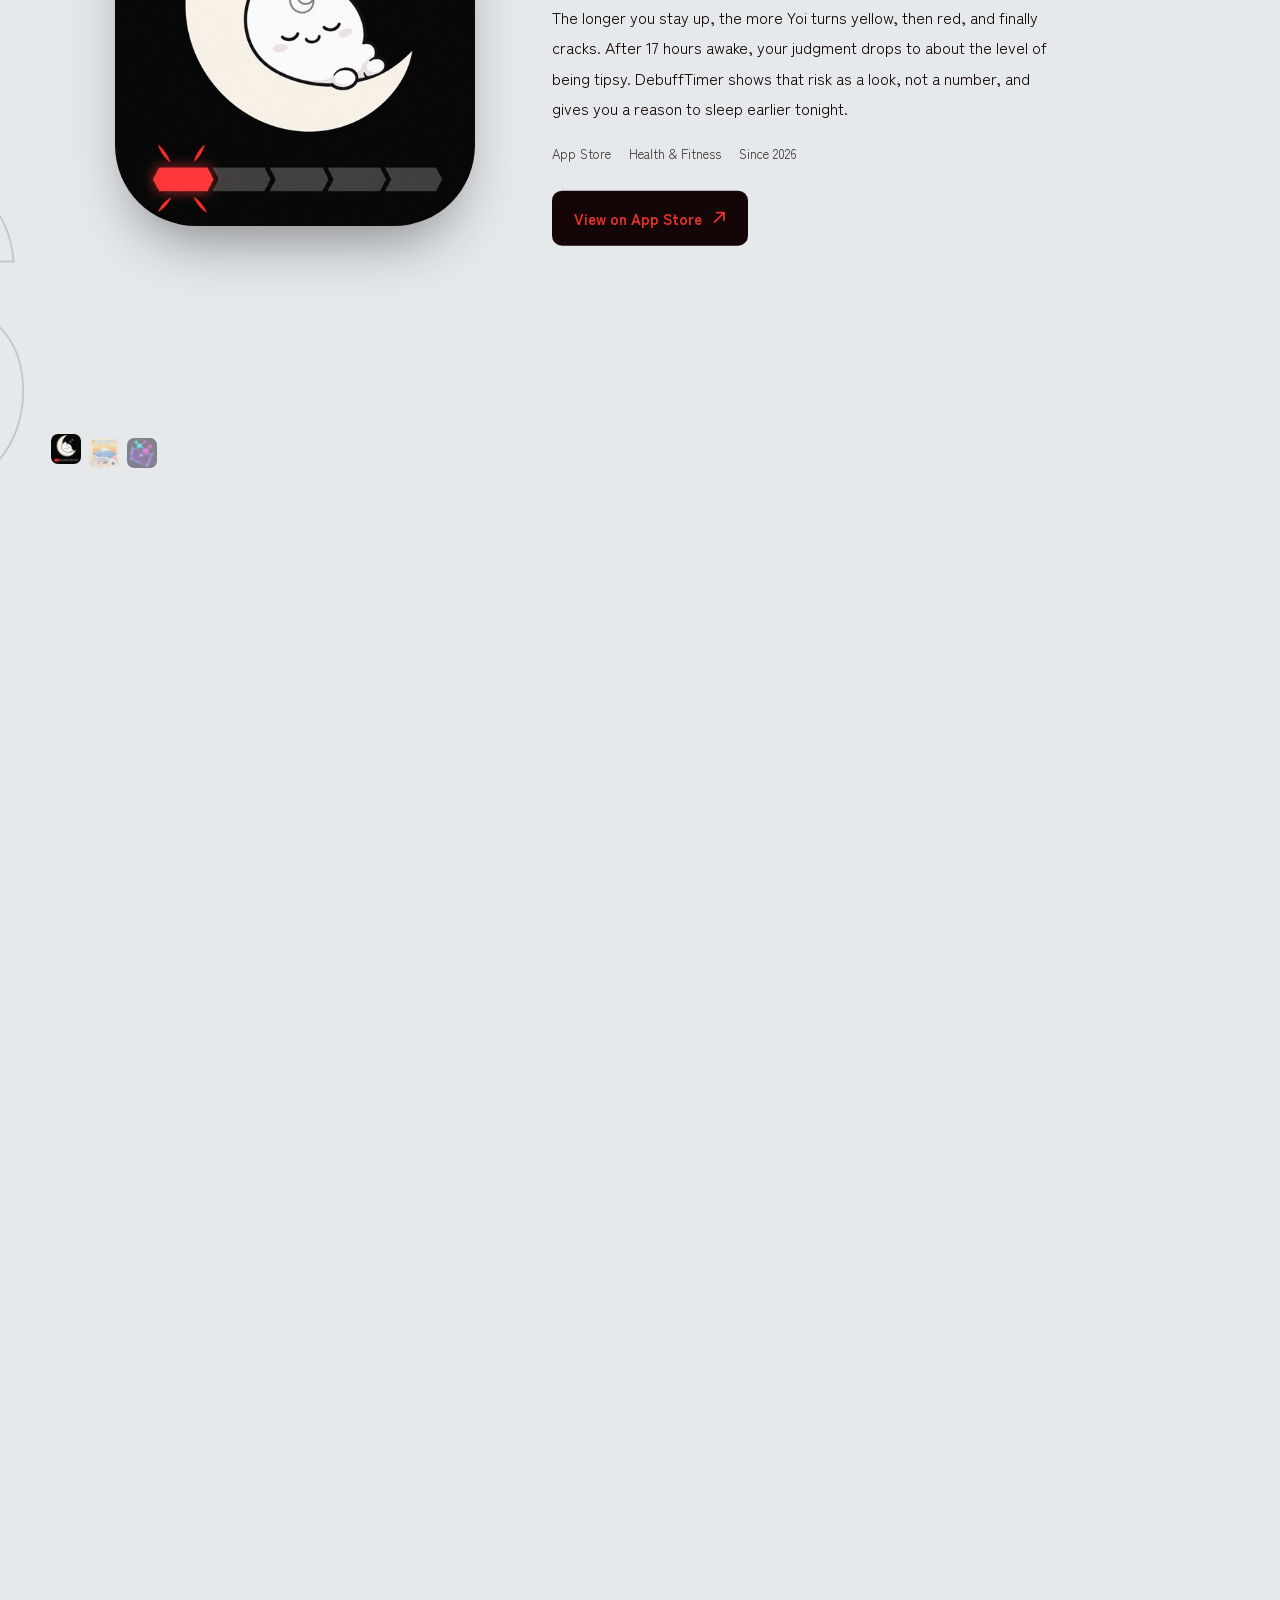
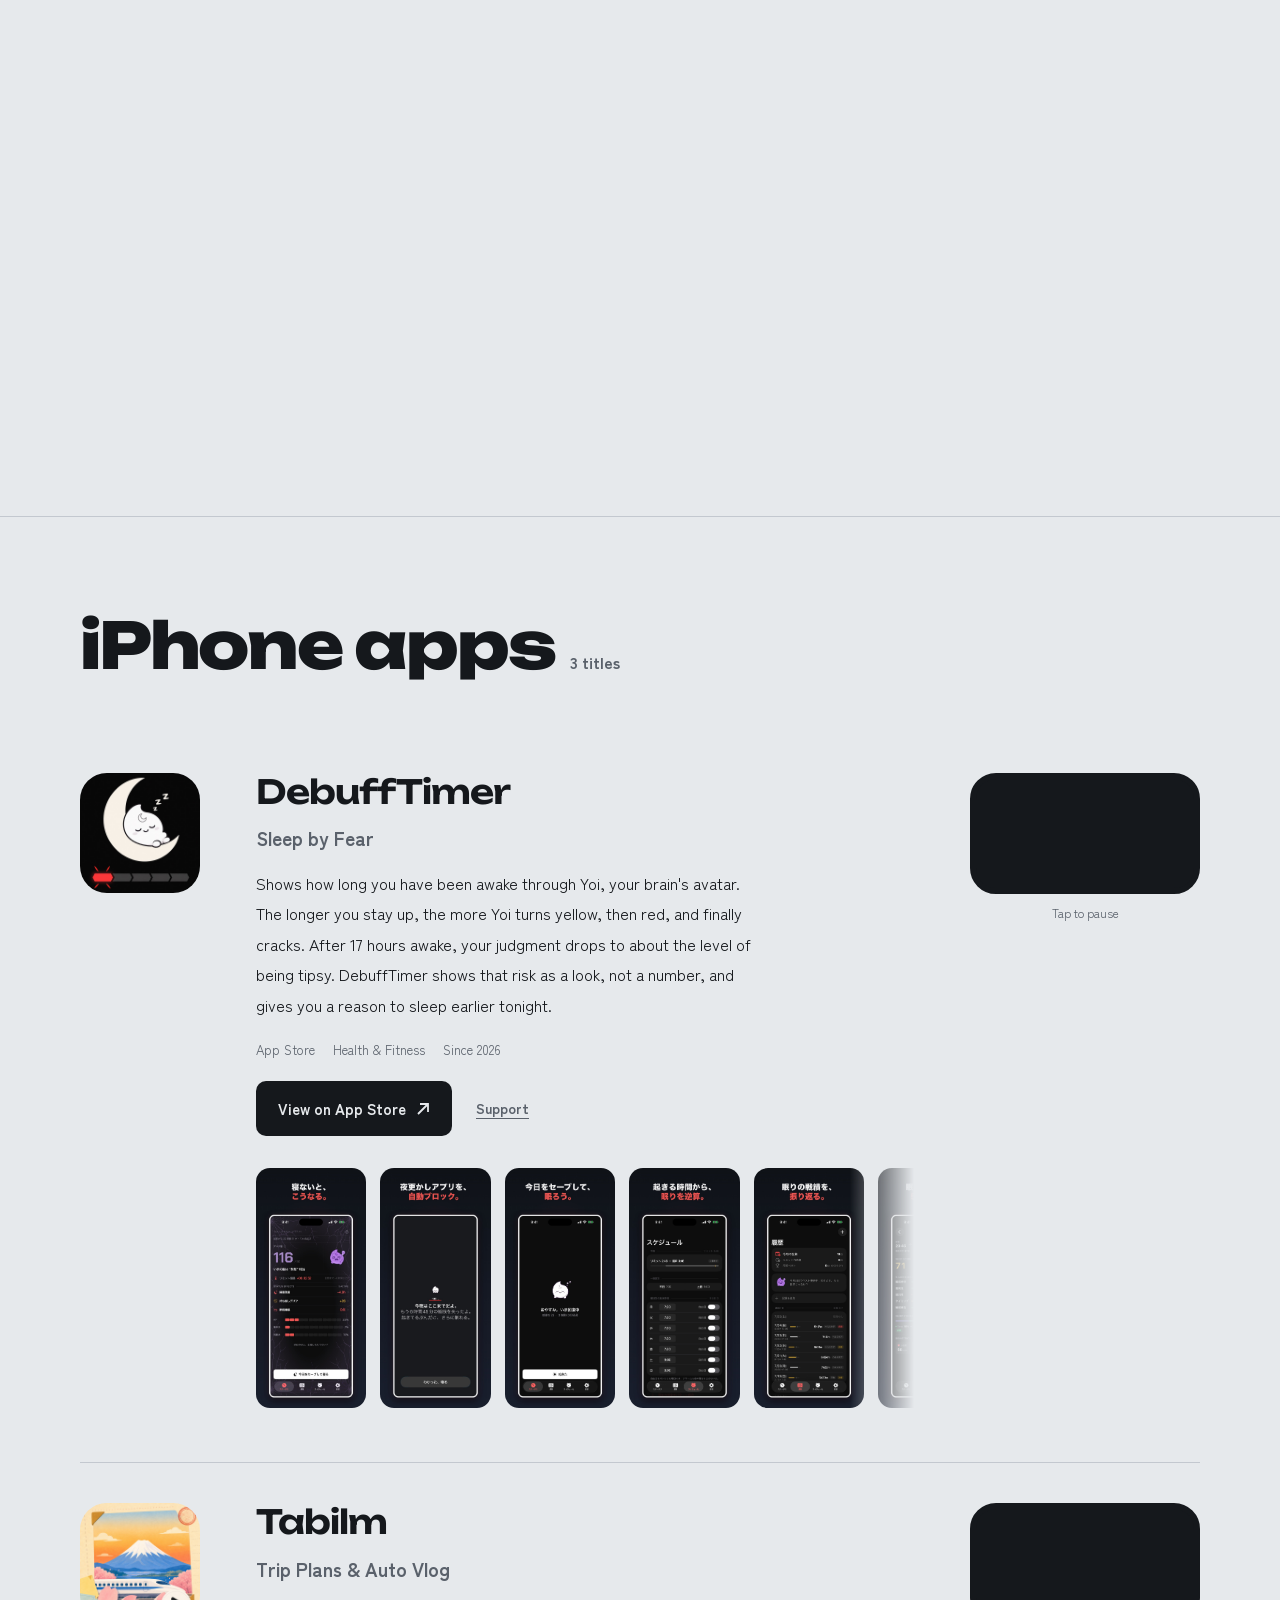
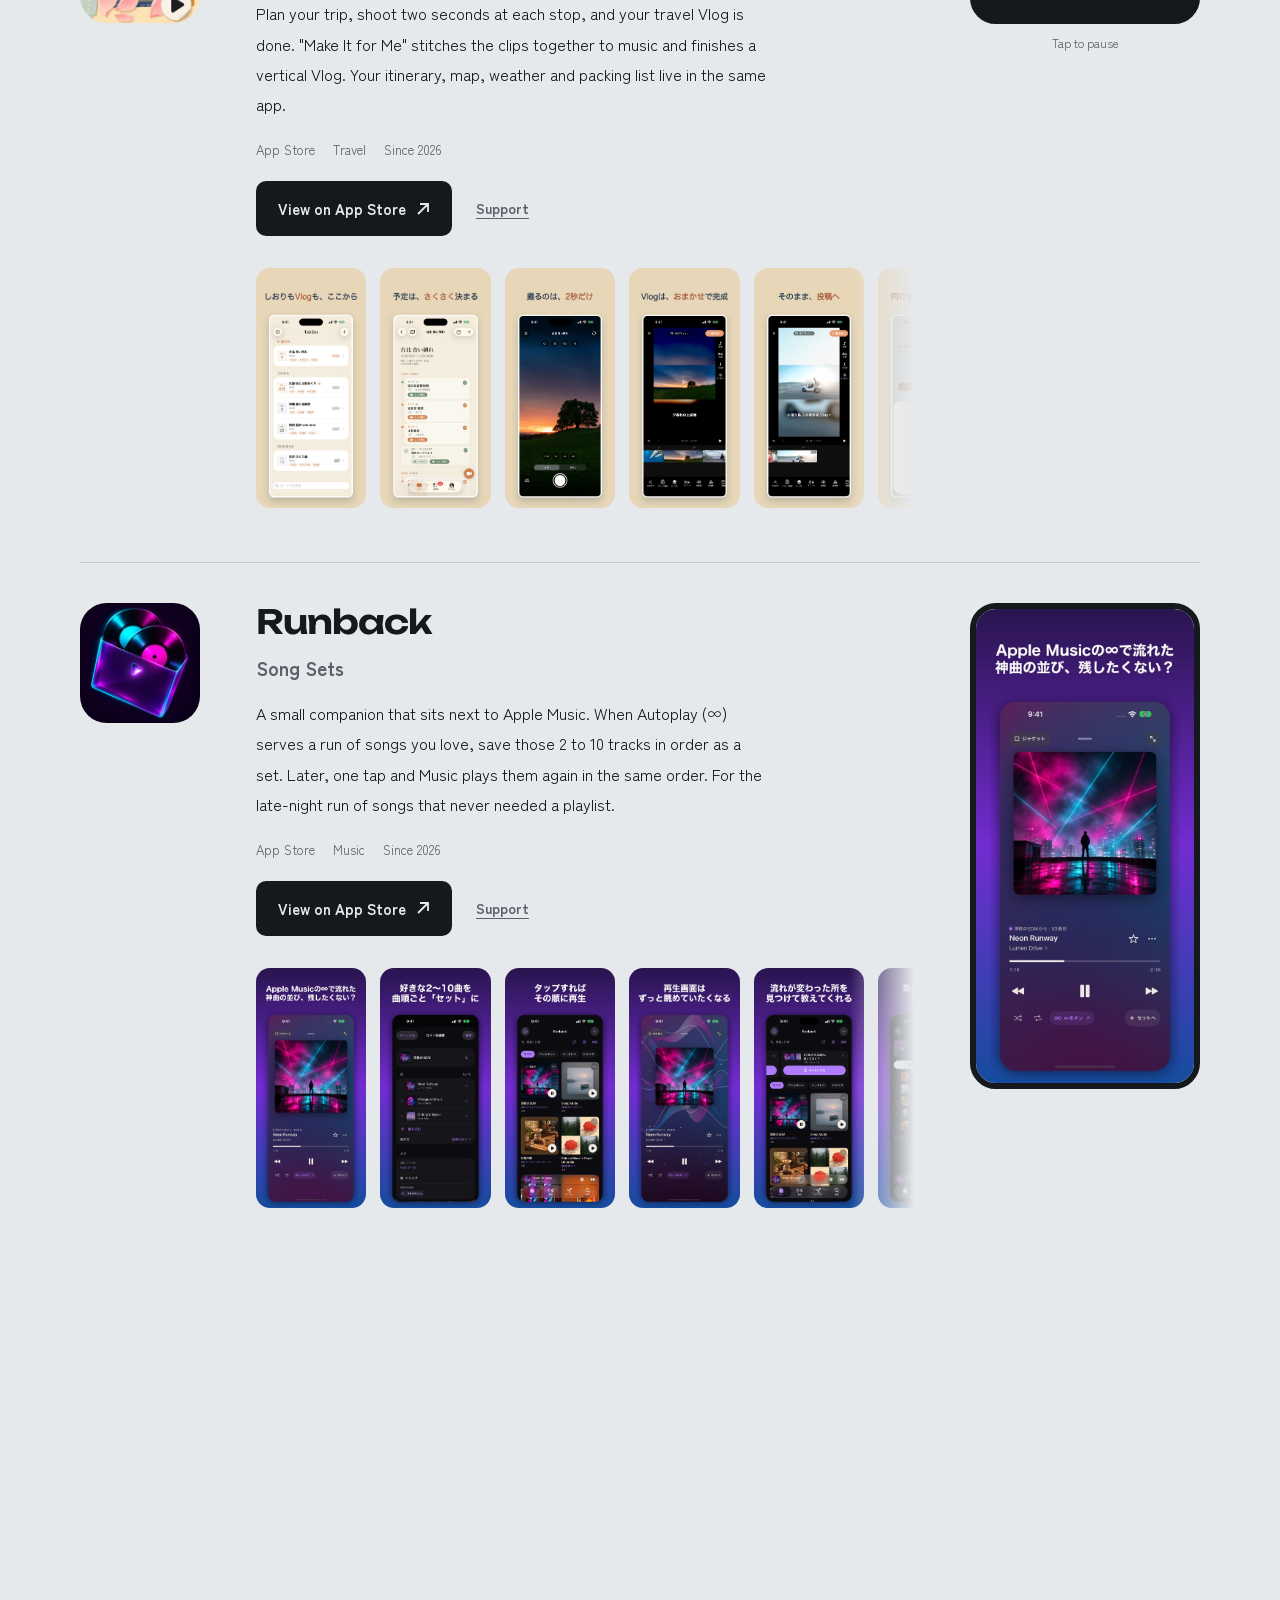
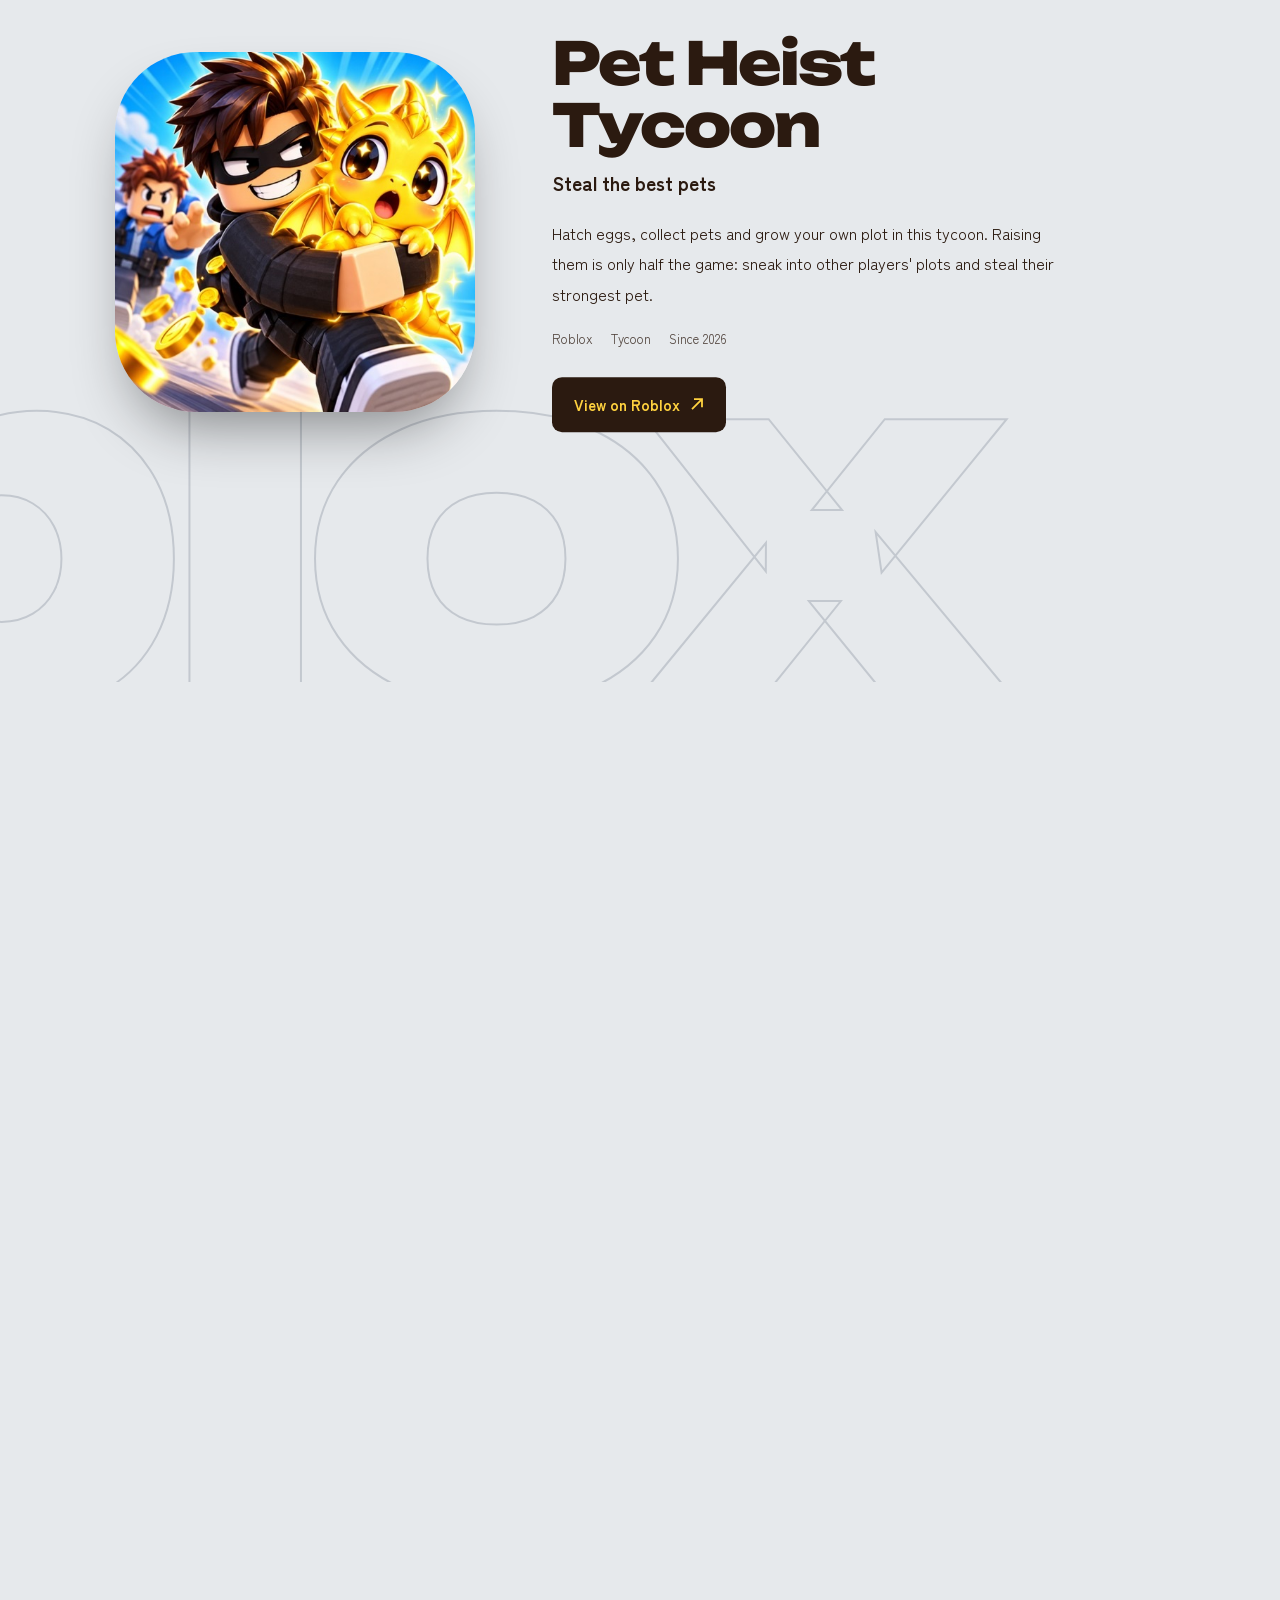
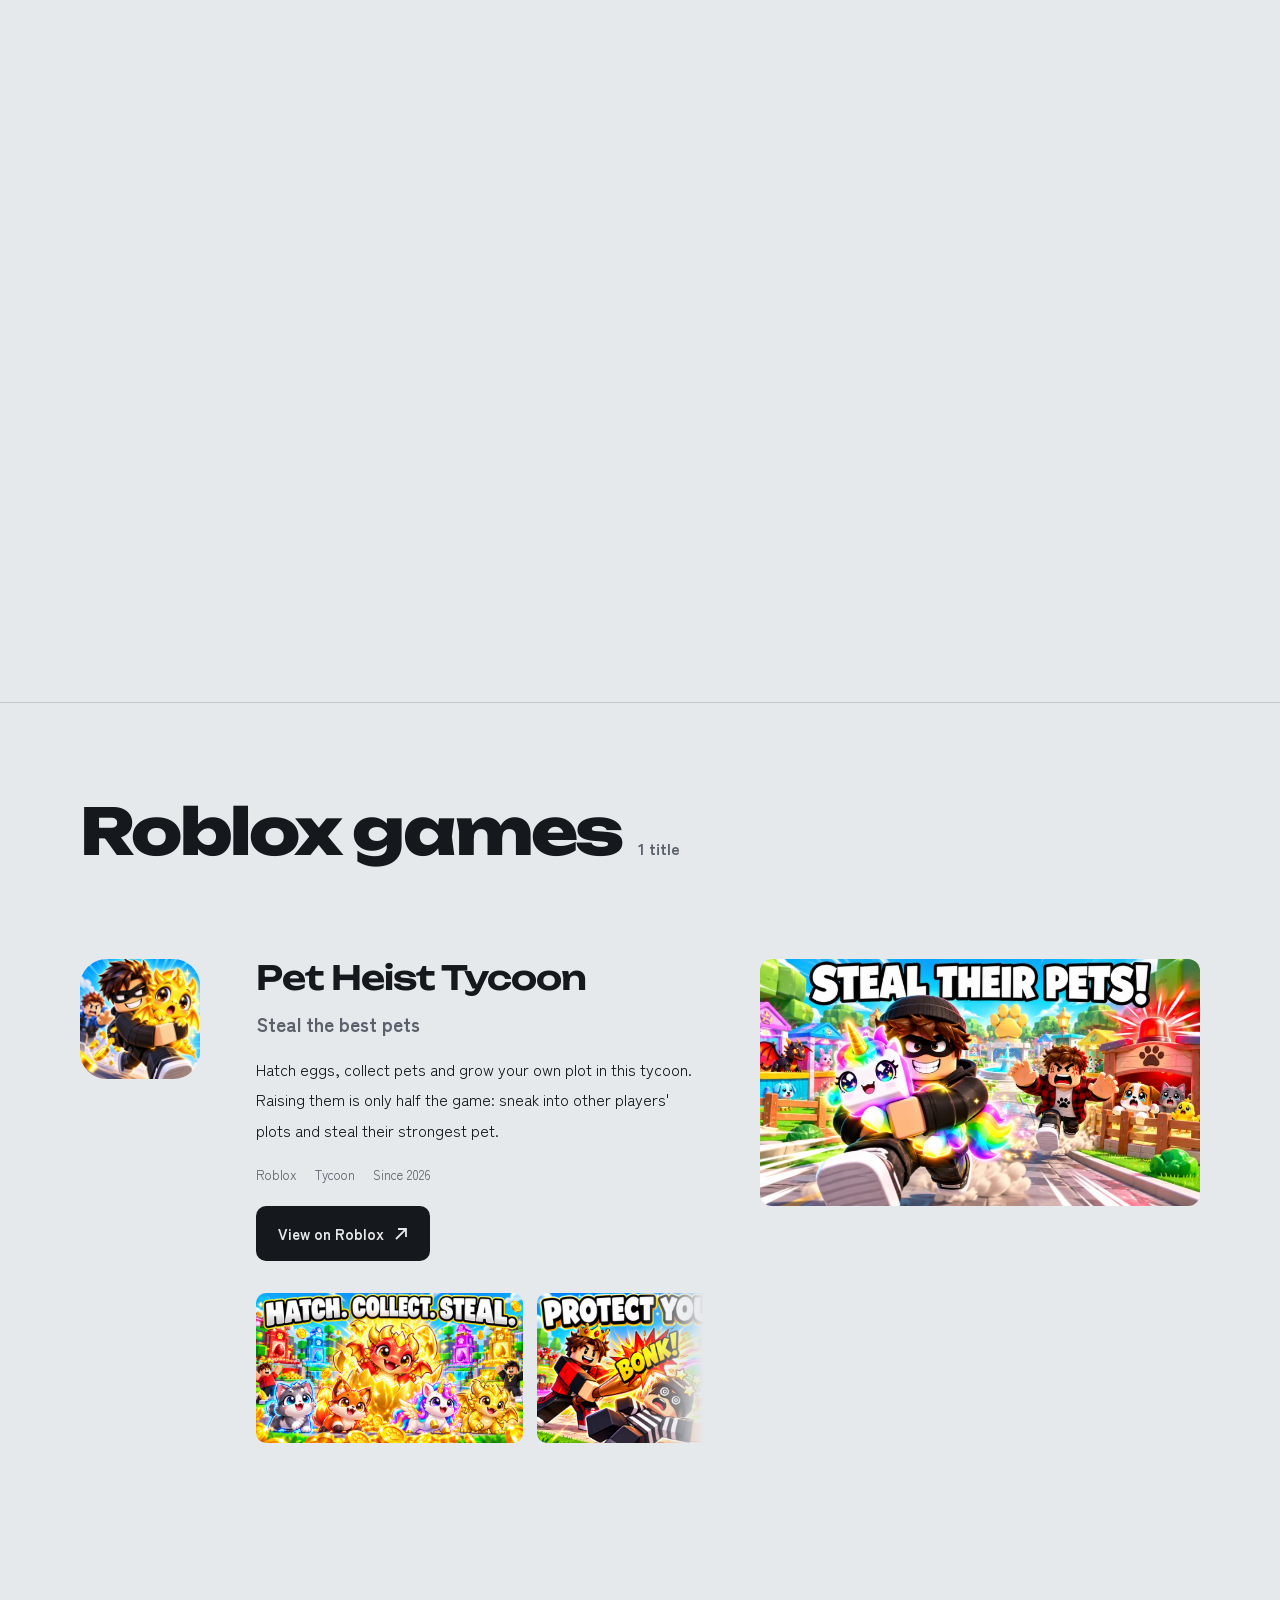
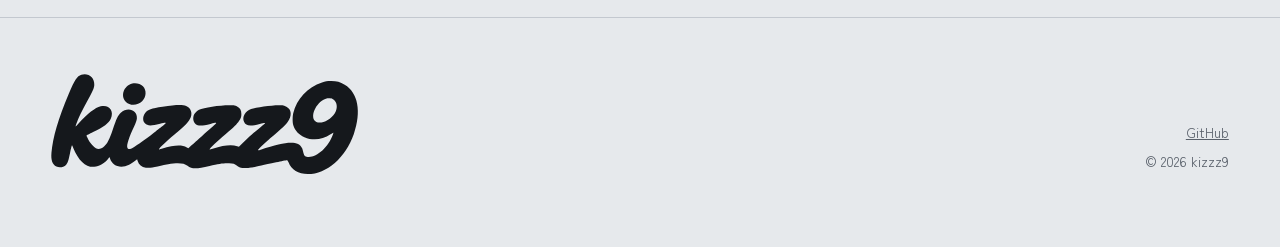
==== commit b4bf0a9a: "Add share image with app icons assets/og.png is rendered from tools/og.html, which lays out the icon" ====
--- a/index.html
+++ b/index.html
@@ -9,6 +9,11 @@
 <meta property="og:description" content="kizzz9 が公開している Mac・iPhone のアプリと Roblox のゲーム。">
 <meta property="og:type" content="website">
 <meta property="og:url" content="https://kizzz9.github.io/">
+<meta property="og:image" content="https://kizzz9.github.io/assets/og.png">
+<meta property="og:image:width" content="1200">
+<meta property="og:image:height" content="630">
+<meta property="og:image:alt" content="kizzz9 Apps &amp; Games">
+<meta name="twitter:card" content="summary_large_image">
 <meta name="theme-color" content="#e6e9ec">
 <link rel="icon" href="assets/favicon.png" type="image/png">
 <link rel="apple-touch-icon" href="assets/apple-touch-icon.png">
--- a/style.css
+++ b/style.css
@@ -279,7 +279,7 @@
 .row .meta { color: var(--muted); opacity: 1; }
 .row .cta { --fg: var(--ink); --bg: var(--paper); margin-top: 20px; }
 
-.media { width: 230px; }
+.media { width: 230px; margin: 0; }
 .media video, .media img.shot {
   width: 100%;
   border-radius: 26px;
@@ -405,3 +405,6 @@
   .sign.is-drawn, .sign.is-drawn .glyphs { animation: none; }
   .flood { clip-path: none; transition: none; }
 }
+
+/* 言語の切り替え */
+.bar-nav .lang { padding-left: 22px; border-left: 1px solid currentColor; opacity: .55; }
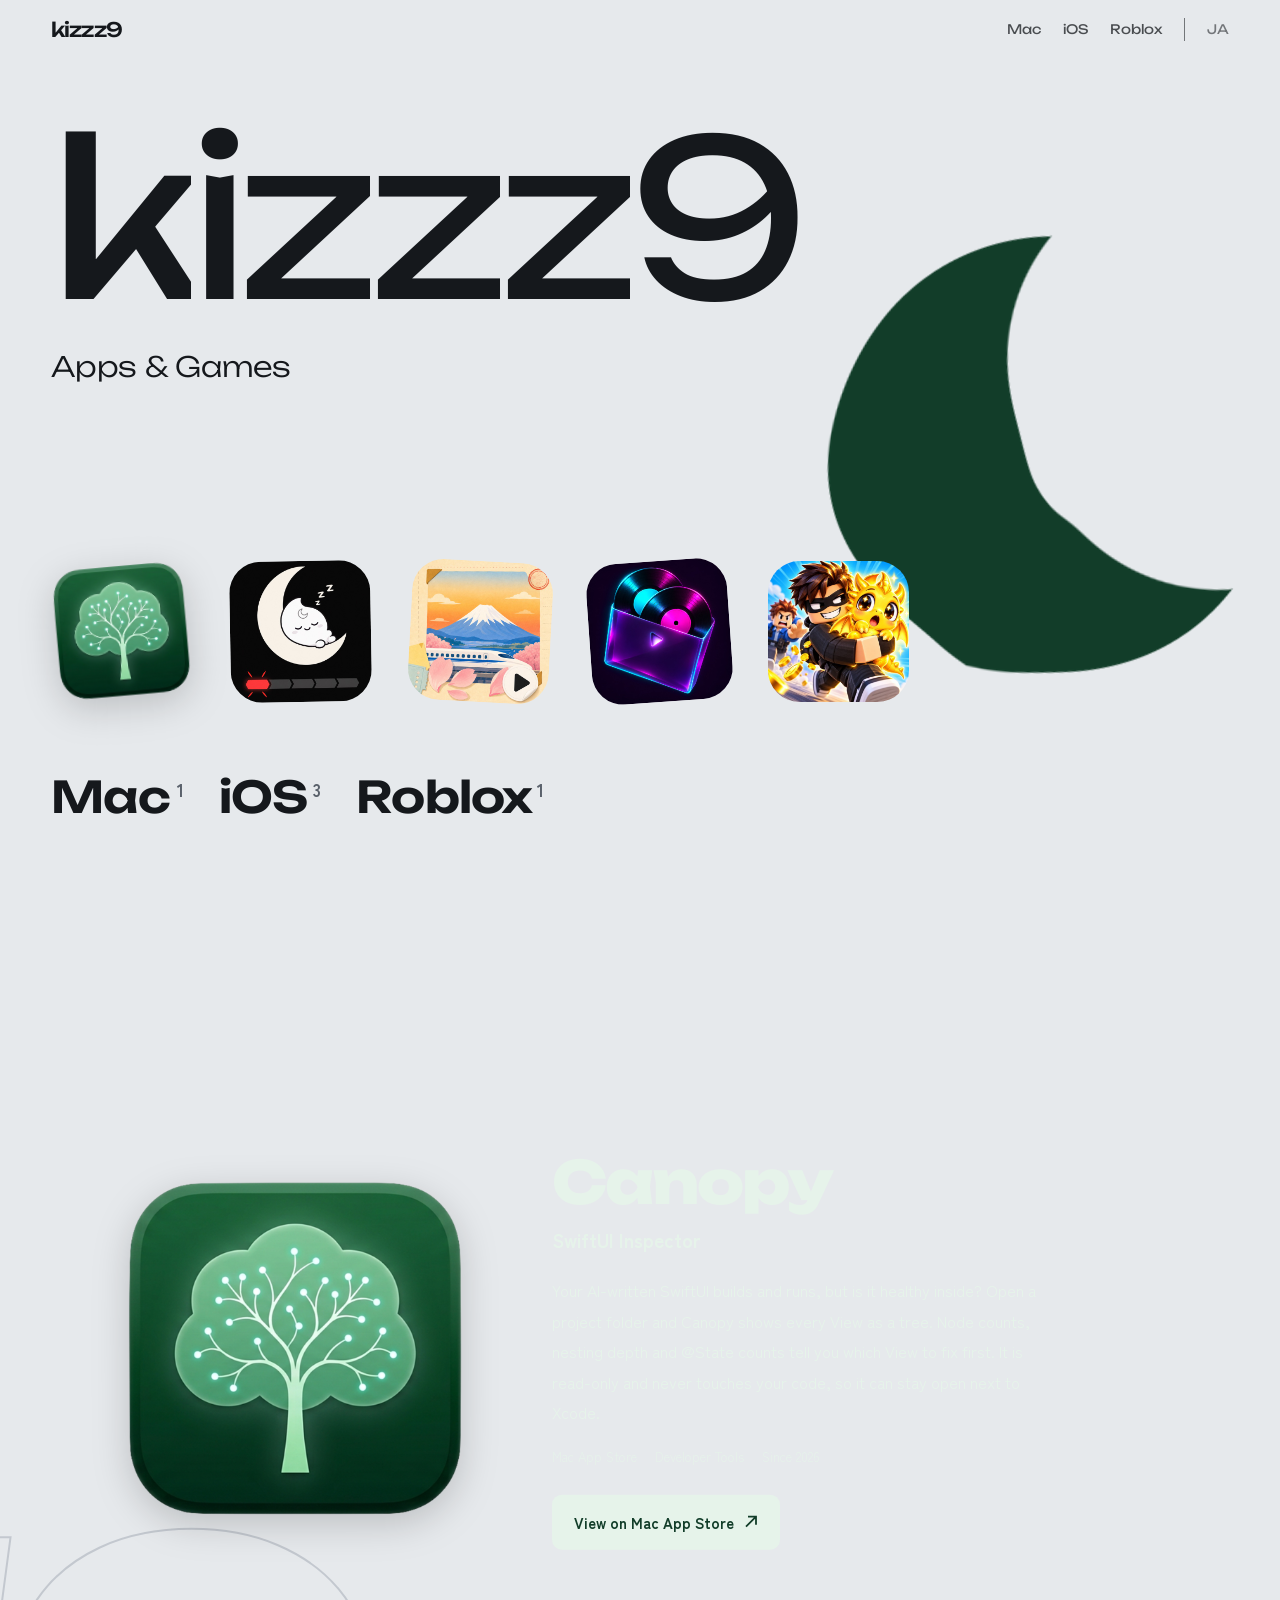
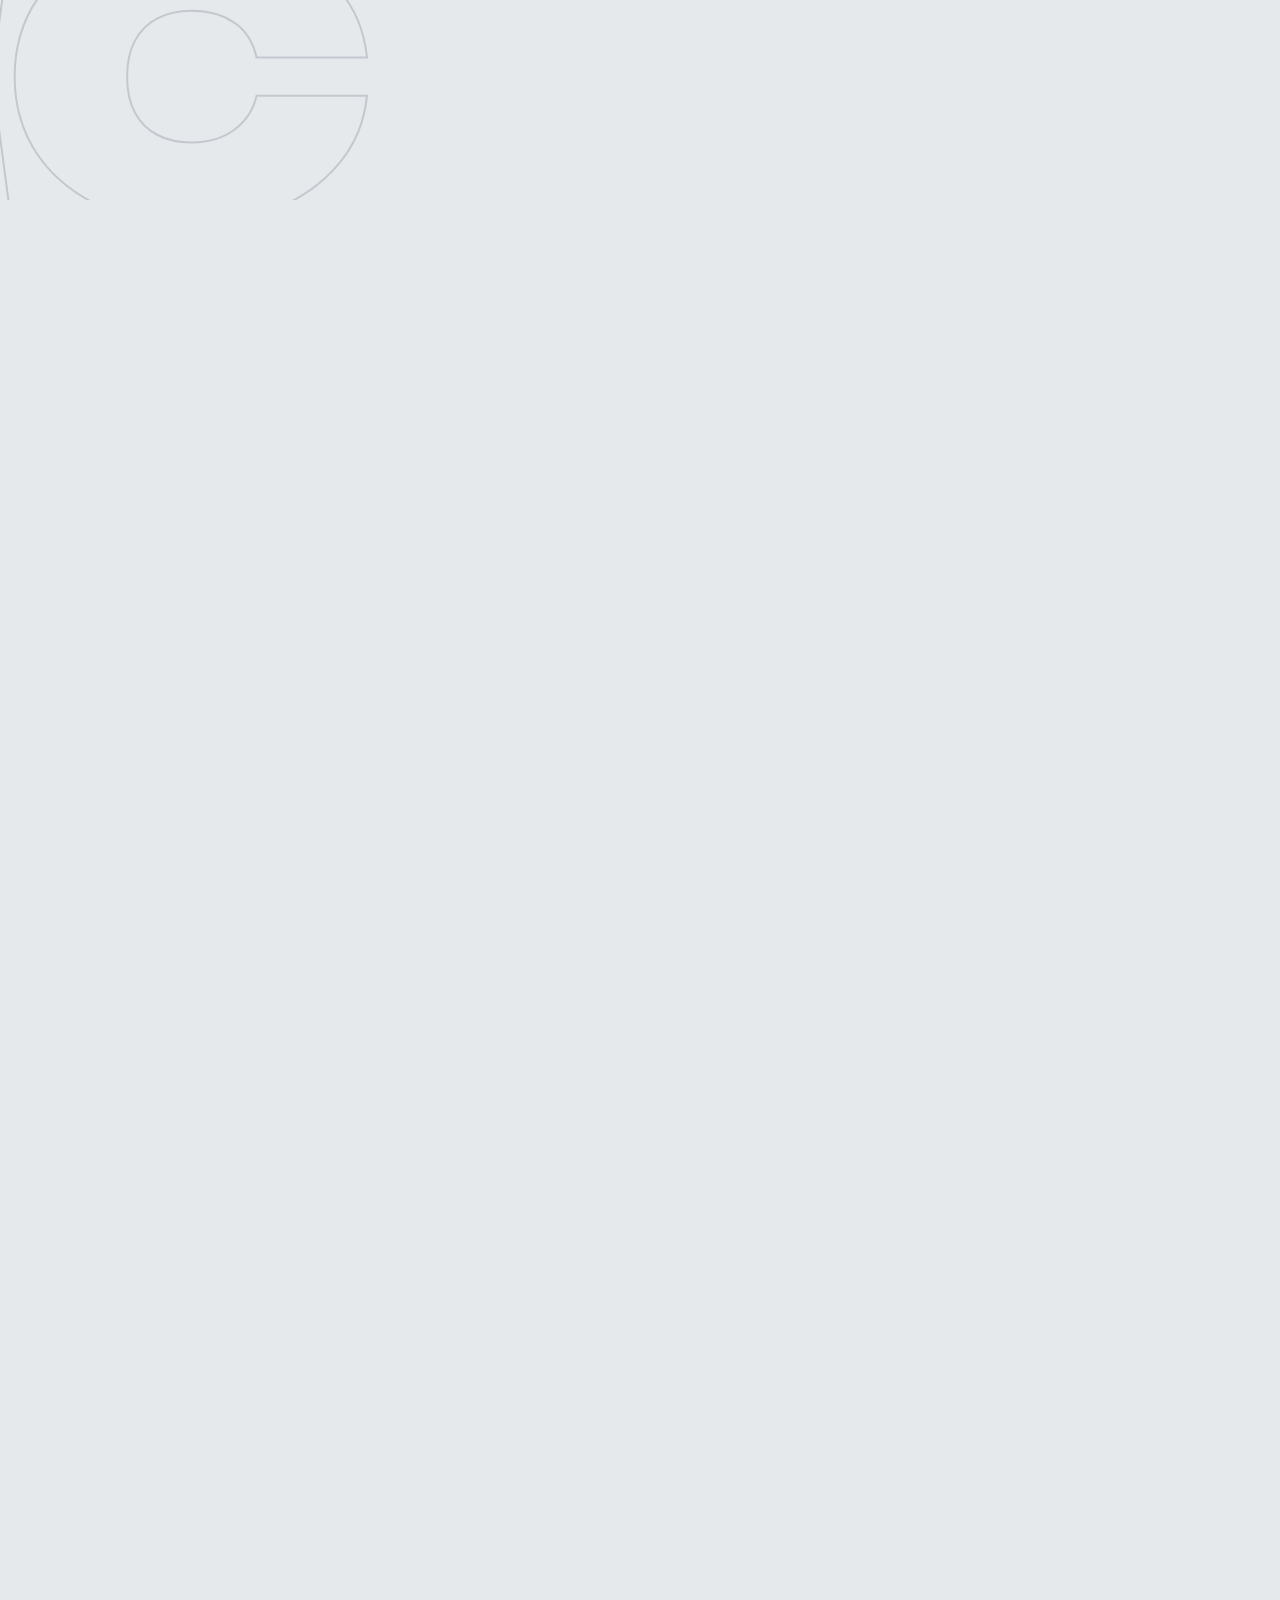
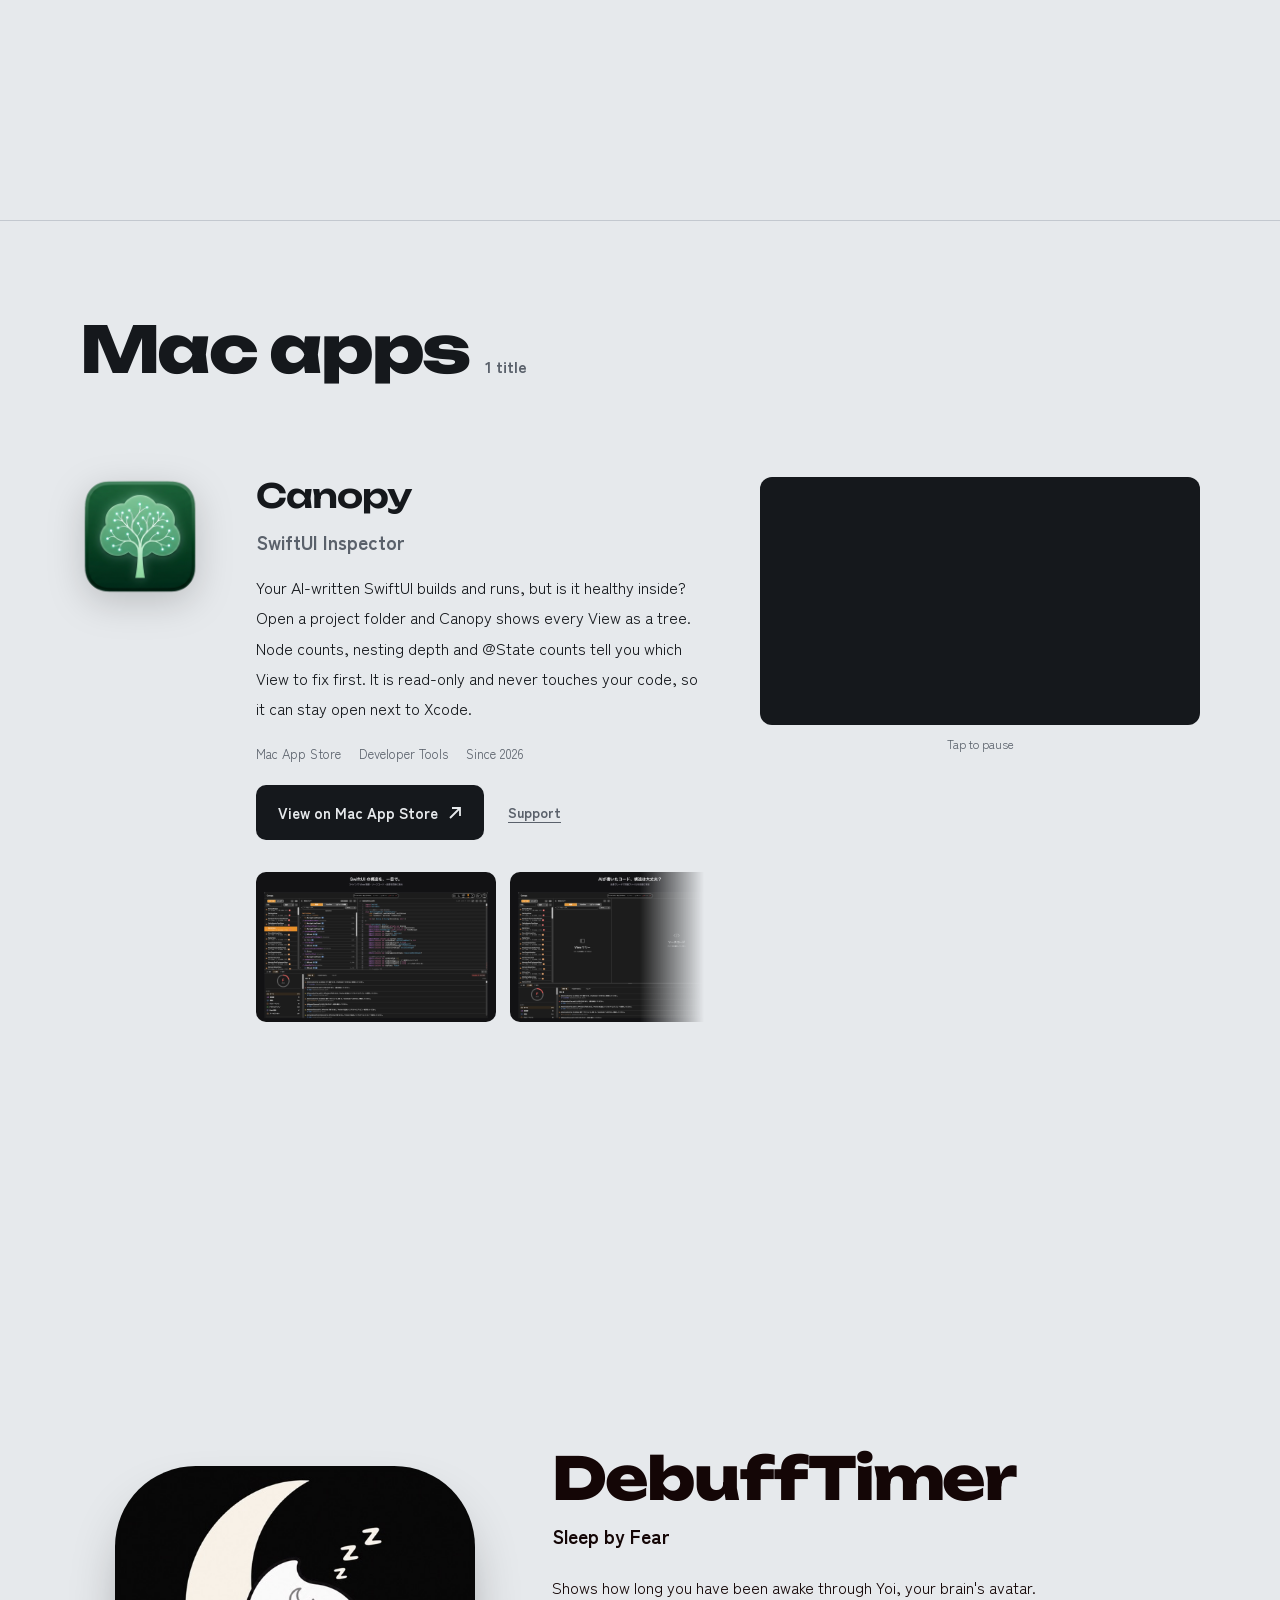
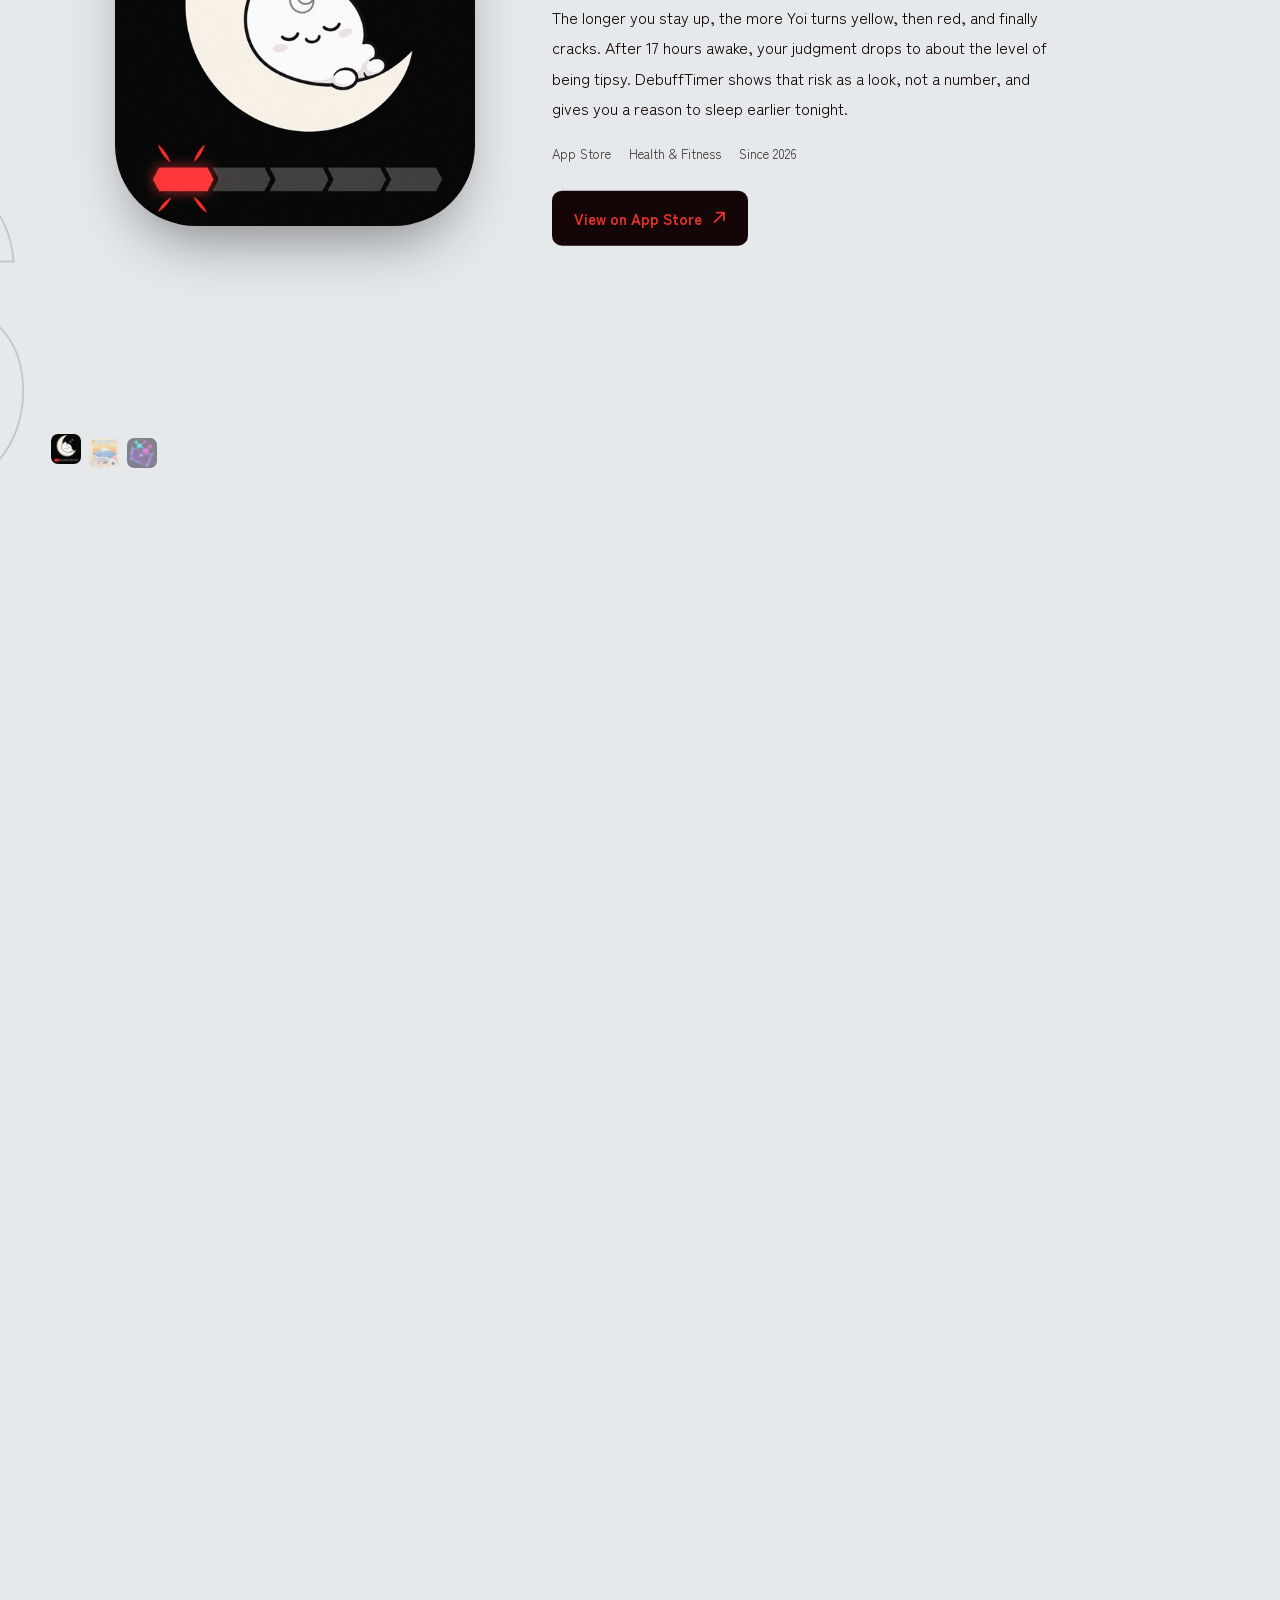
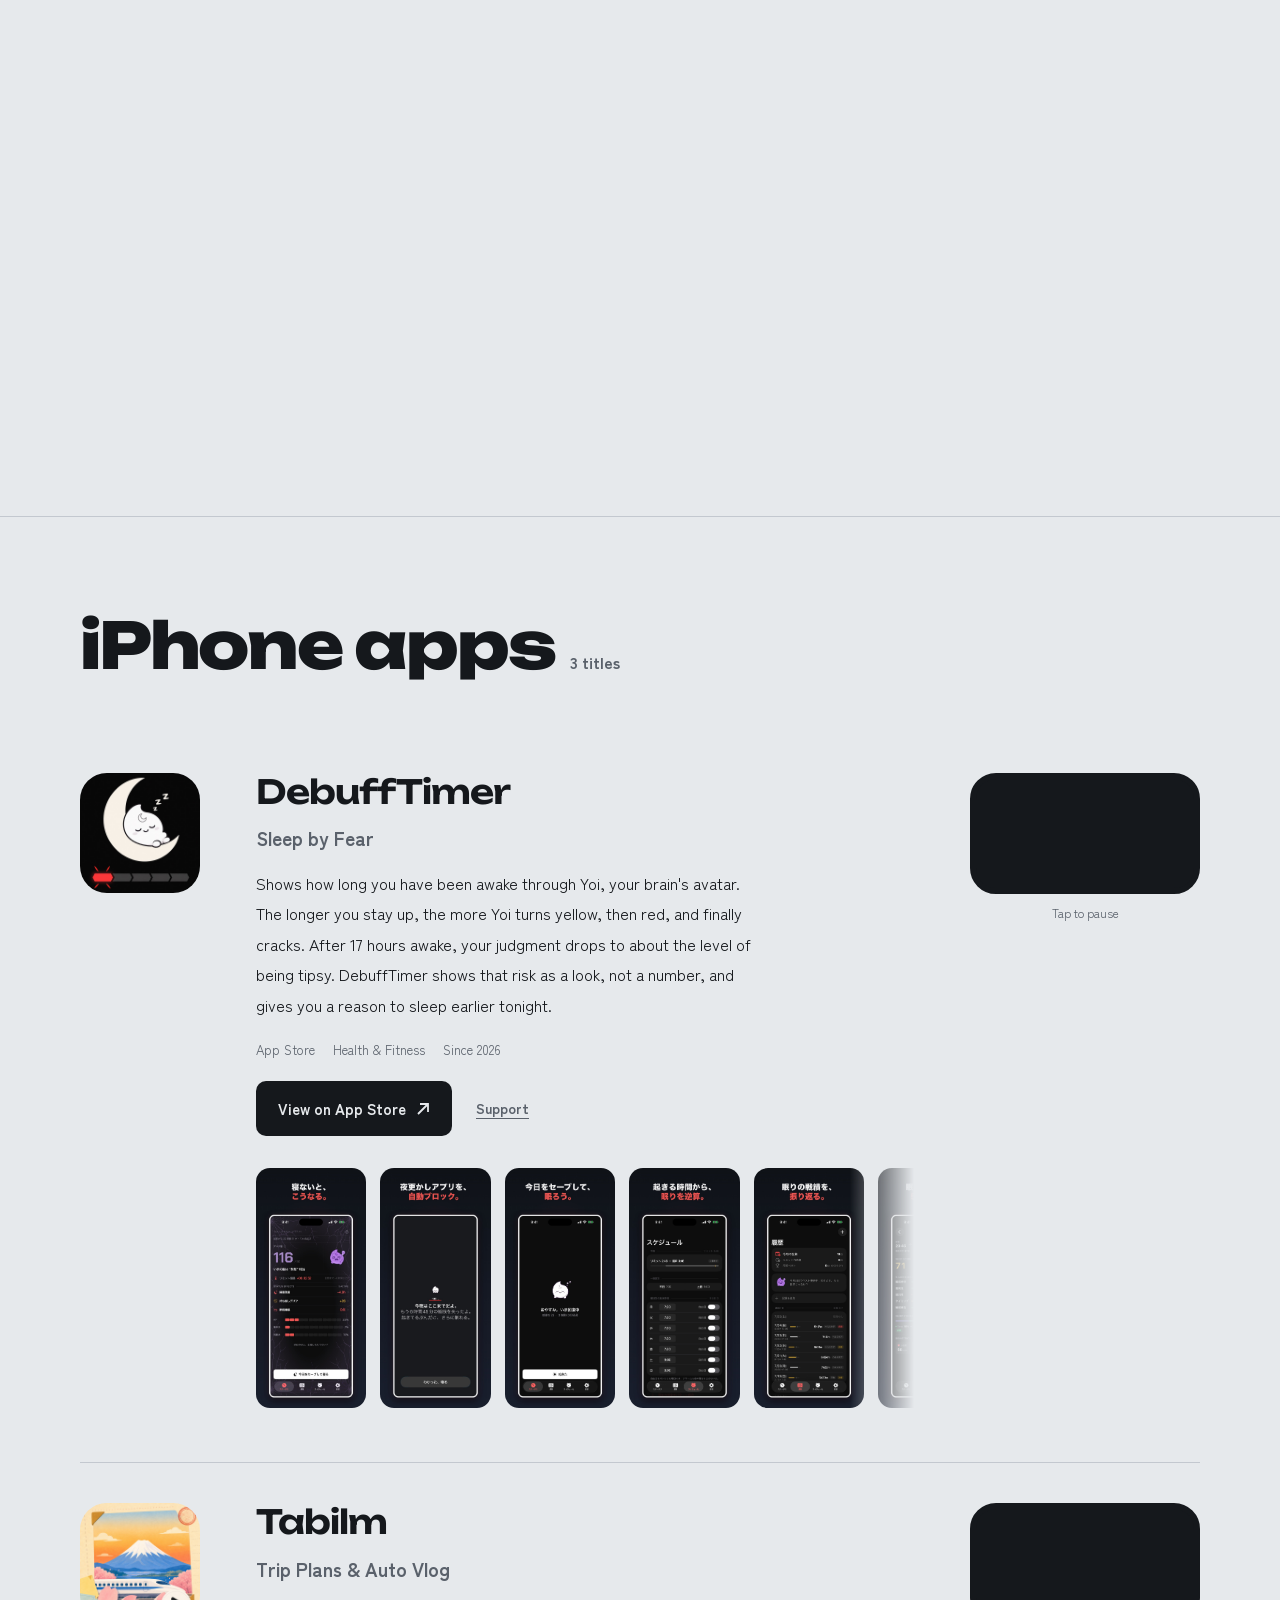
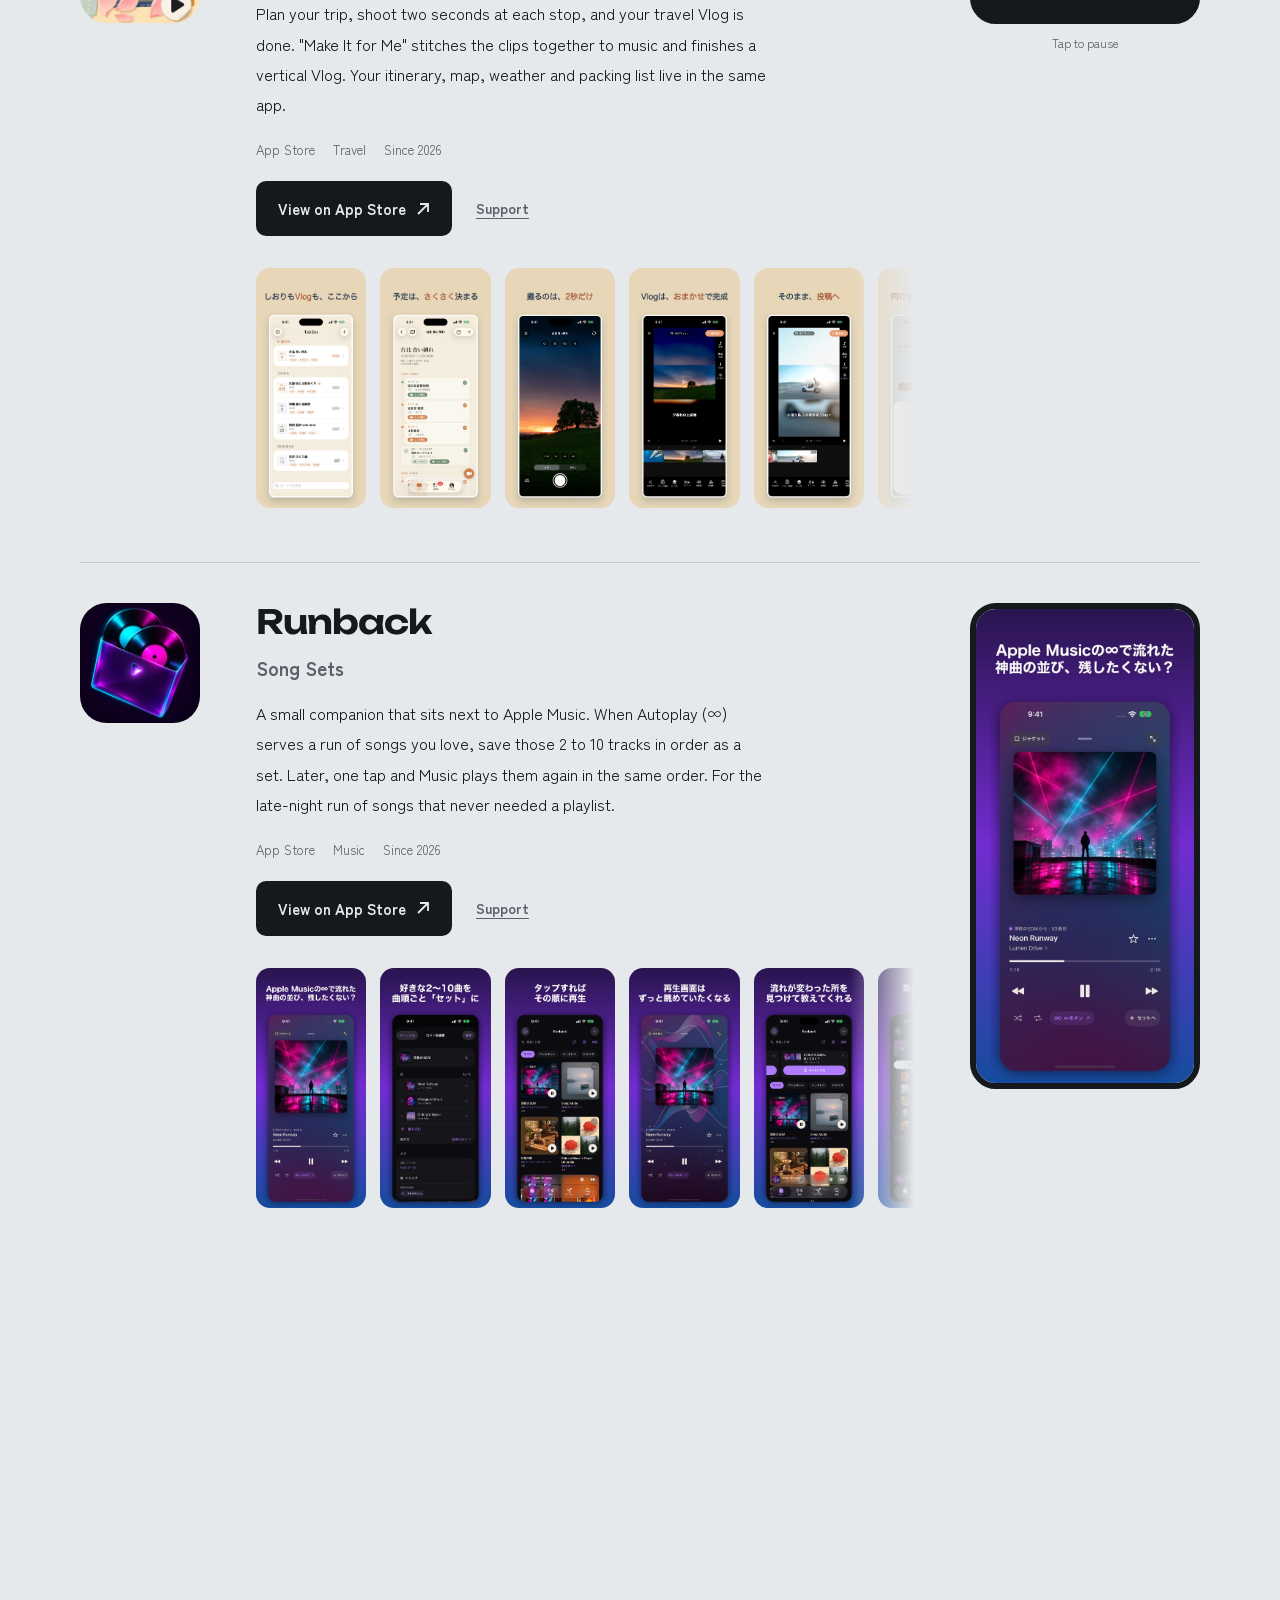
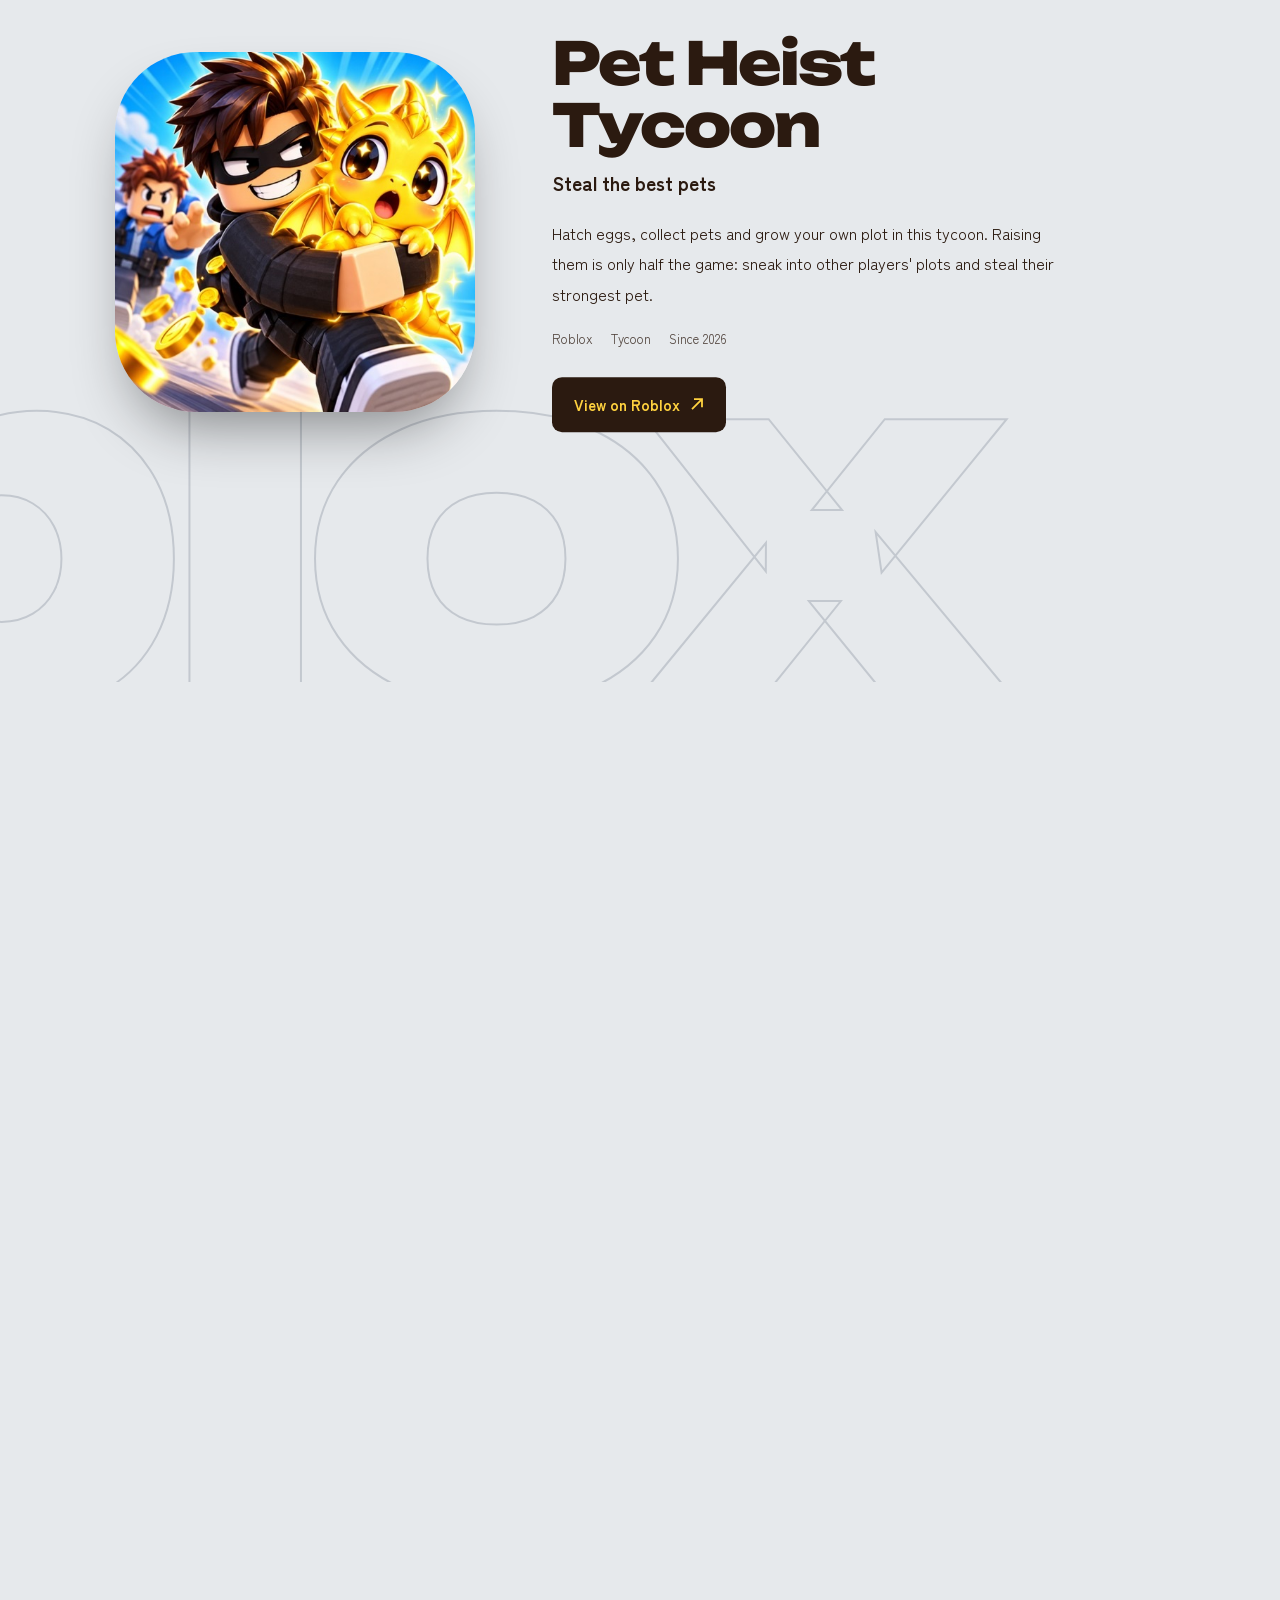
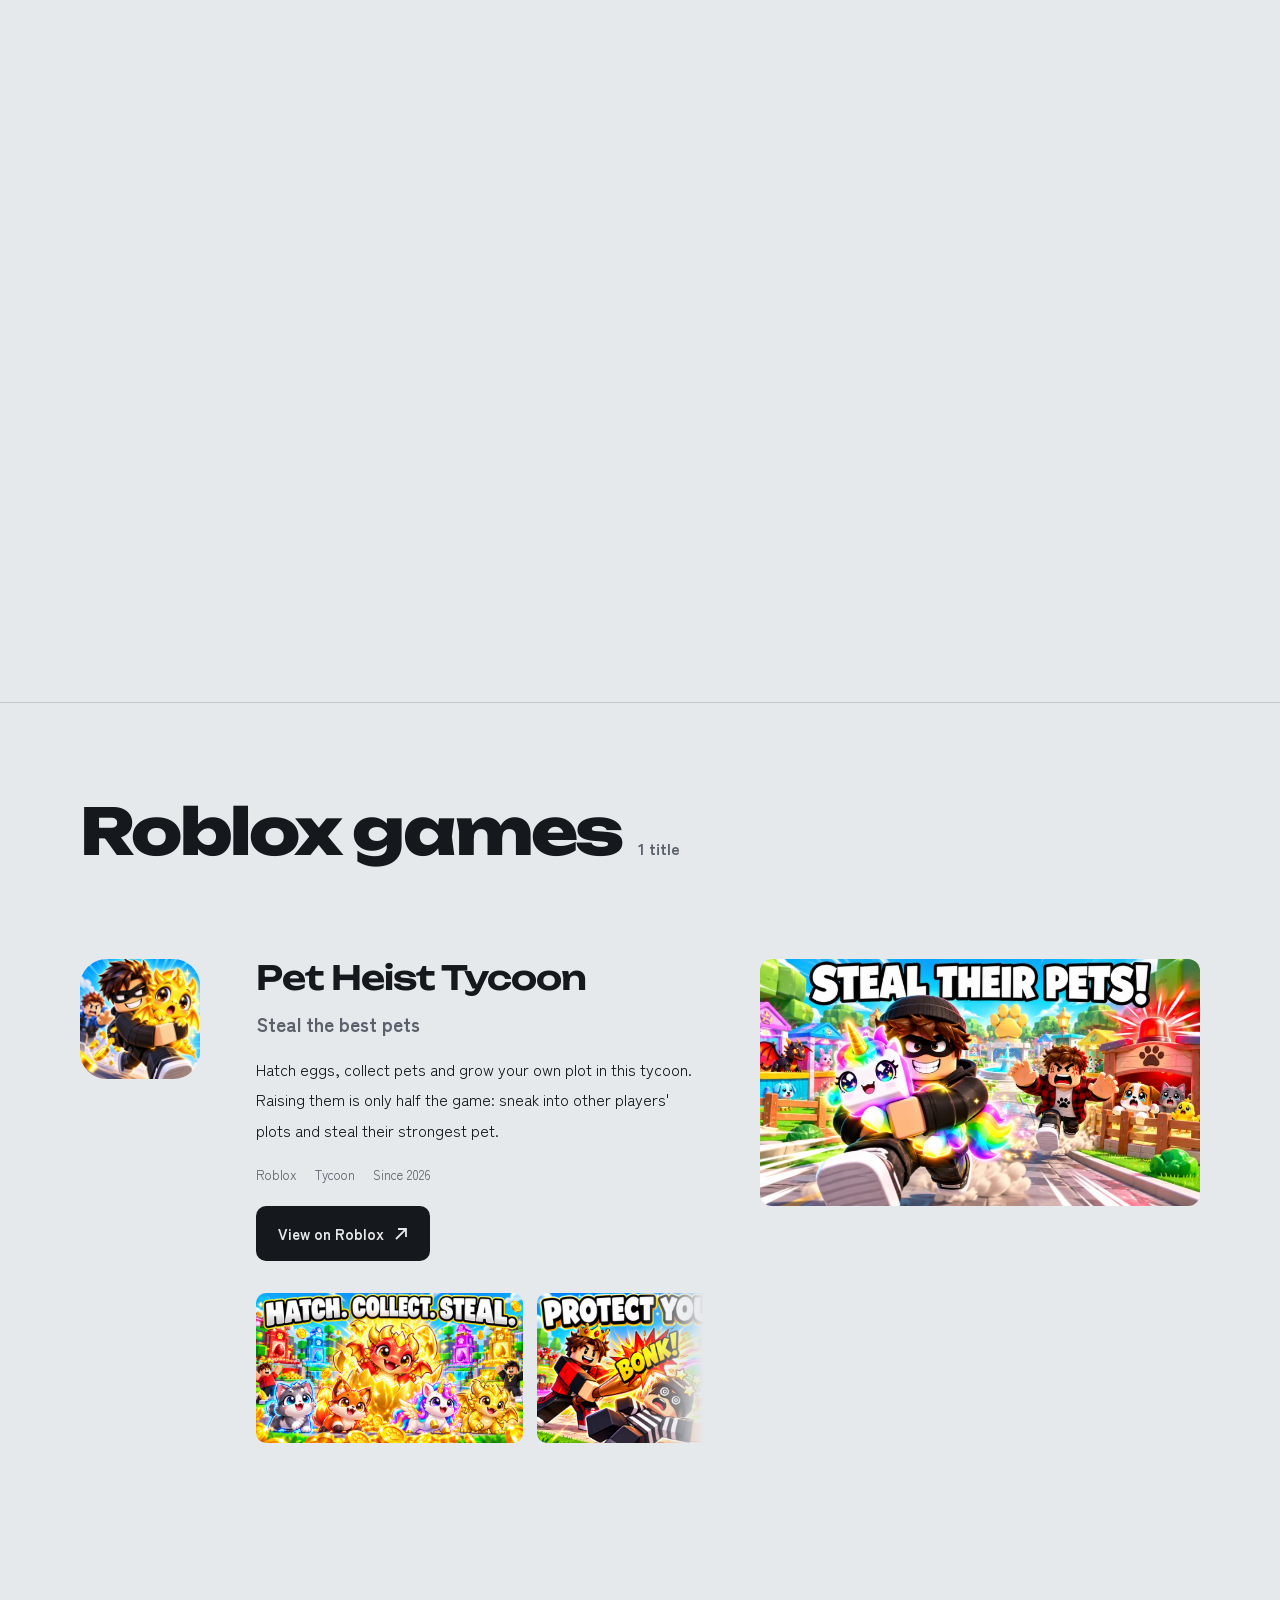
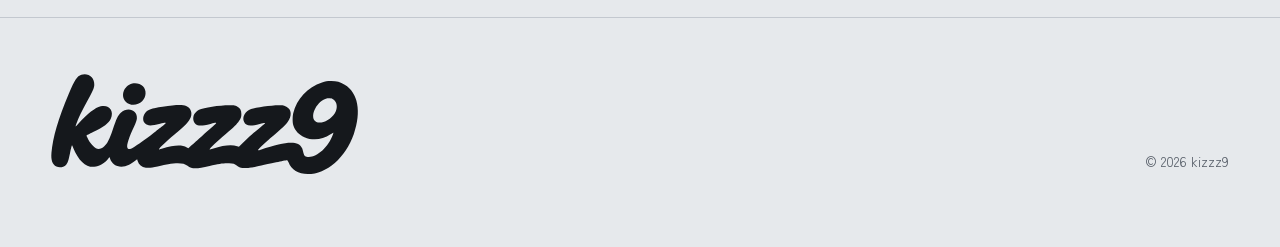
==== commit d626e2bd: "Remove GitHub link from the footer Co-Authored-By: Claude Opus 5.5 <noreply@anthropic.com> Claude-Se" ====
--- a/index.html
+++ b/index.html
@@ -43,7 +43,6 @@
 <footer class="foot">
   <svg class="sign foot-sign" id="footSign" role="img" aria-label="kizzz9"></svg>
   <div class="foot-meta">
-    <p><a href="https://github.com/kizzz9">GitHub</a></p>
     <p>© 2026 kizzz9</p>
   </div>
 </footer>
